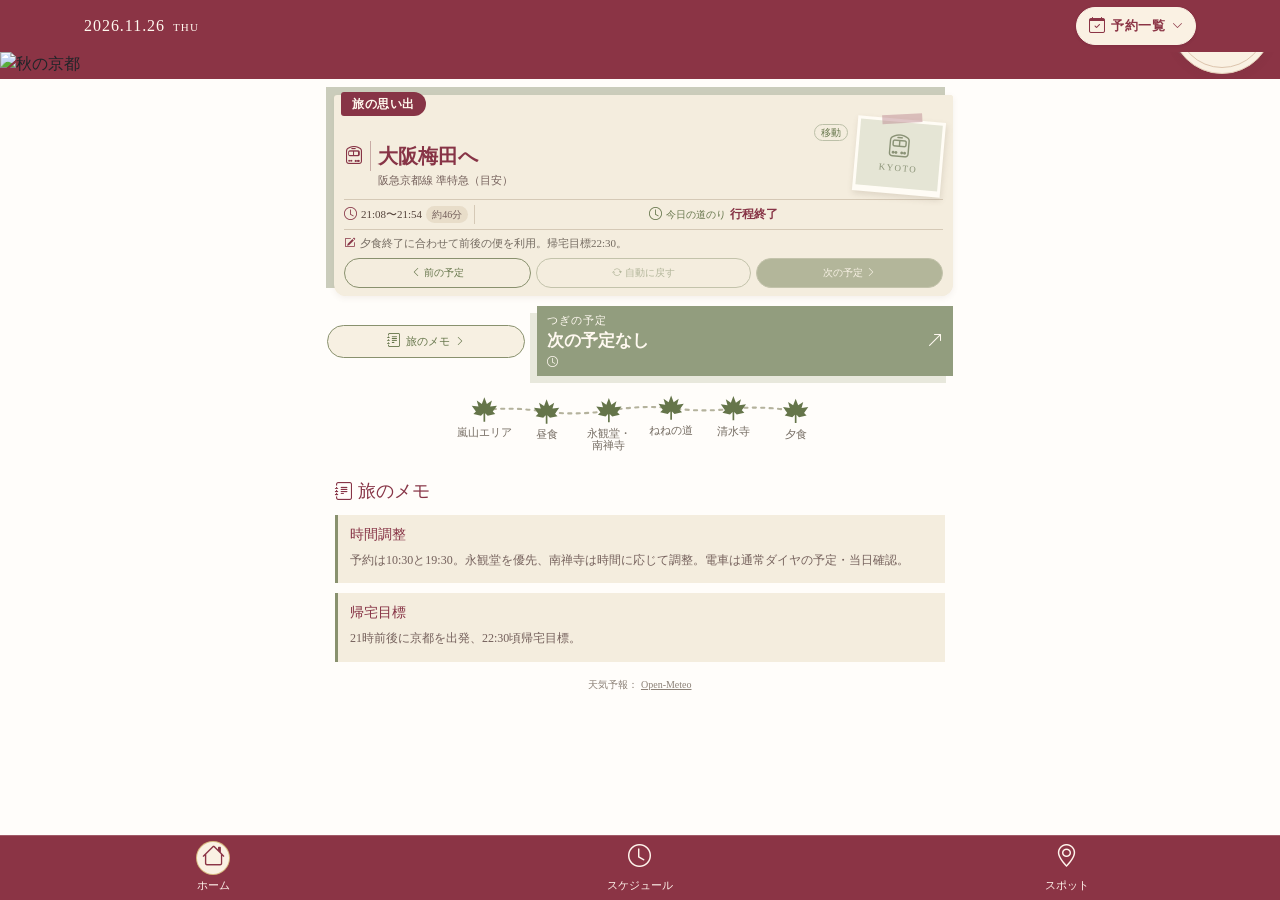
==== index.html @ f003f565 "Add files via upload" ====
<!doctype html>
<html lang="ja">
  <head>
    <meta charset="UTF-8" />
    <meta name="viewport" content="width=device-width, initial-scale=1.0, viewport-fit=cover" />

    <meta name="theme-color" content="#8B3445" />
    <title>AYtabi｜秋の京都</title>

    <!-- Bootstrap 5 -->
    <link
      rel="stylesheet"
      href="https://cdn.jsdelivr.net/npm/bootstrap@5.3.3/dist/css/bootstrap.min.css"
    />
    <!-- Bootstrap Icons -->
    <link
      rel="stylesheet"
      href="https://cdn.jsdelivr.net/npm/bootstrap-icons@1.11.3/font/bootstrap-icons.min.css"
    />
    <!-- Font Awesome Icons -->
    <link
      rel="stylesheet"
      href="https://cdnjs.cloudflare.com/ajax/libs/font-awesome/6.7.2/css/all.min.css"
    />
    <!-- Google Fonts -->
    <link
      rel="stylesheet"
      href="https://fonts.googleapis.com/css2?family=Noto+Sans+JP:wght@400;500;600;700&display=swap"
    />
    <!-- 自作CSS -->
    <link rel="stylesheet" href="css/common.css?v=20261125-2215" />
    <link rel="stylesheet" href="css/home.css?v=20261125-2215" />
    <link rel="stylesheet" href="css/schedule.css?v=20261125-2215" />
    <link rel="stylesheet" href="css/spots.css?v=20261125-2215" />
    <link rel="stylesheet" href="css/refinement.css?v=20261125-2216" />
  </head>

  <body>
    <!-- ヘッダー-->
    <header class="site-header">
      <div class="container d-flex align-items-center gap-2">
        <!-- 日付 -->
        <div class="header-date">
          <span id="header-date"></span>
          <span id="header-day" class="header-date__day"></span>
        </div>

        <!-- 予約リスト -->
        <div id="header-reservations" class="dropdown ms-auto">
          <!-- 予約リストボタン -->
          <button
            class="reservation-btn cta"
            type="button"
            data-bs-toggle="dropdown"
            aria-expanded="false"
          >
            <i class="bi bi-calendar-check" aria-hidden="true"></i><span>予約一覧</span>
            <i class="bi bi-chevron-down reservation-arrow-down"></i>
          </button>

          <!-- 予約リストドロップダウン -->
          <div id="reservation-list" class="dropdown-menu dropdown-menu-end reservation-dropdown">
          </div>
        </div>
      </div>
    </header>

    <!-- メインコンテンツ -->
    <main id="app-content">
      <!-- 各画面のHTMLをここに読み込む -->
    </main>

    <!-- フッター -->
    <footer class="site-footer">
      <nav class="footer-nav">
        <a href="#home" class="footer-link active" data-page="home">
          <span class="footer-icon">
            <i class="bi bi-house"></i>
          </span>
          <span>ホーム</span>
        </a>

        <a href="#schedule" class="footer-link" data-page="schedule">
          <span class="footer-icon">
            <i class="bi bi-clock"></i>
          </span>
          <span>スケジュール</span>
        </a>

        <a href="#spots" class="footer-link" data-page="spots">
          <span class="footer-icon">
            <i class="bi bi-geo-alt"></i>
          </span>
          <span>スポット</span>
        </a>
      </nav>
    </footer>

    <!-- ==================================================
     スポット詳細モーダル
================================================== -->

<div class="modal fade"
     id="spot-detail-modal"
     tabindex="-1"
     aria-labelledby="spot-detail-modal-title"
     aria-hidden="true">

    <div class="modal-dialog
                modal-dialog-centered
                modal-dialog-scrollable">

        <div class="modal-content">

            <div class="modal-header">

                <h2 class="modal-title"
                    id="spot-detail-modal-title">

                    <i class="bi bi-geo-alt"></i>
                    スポット詳細

                </h2>

                <button type="button"
                        class="btn-close"
                        data-bs-dismiss="modal"
                        aria-label="閉じる">
                </button>

            </div>

            <div class="modal-body"
                 id="spot-detail-content">

                <!-- JavaScriptで描画 -->

            </div>

            <div class="modal-footer">

                <button type="button"
                        class="trip-modal-close"
                        data-bs-dismiss="modal">

                    閉じる

                </button>

            </div>

        </div>

    </div>

</div>


<!-- ==================================================
     時刻表モーダル
================================================== -->

<div class="modal fade"
     id="timetable-modal"
     tabindex="-1"
     aria-labelledby="timetable-modal-title"
     aria-hidden="true">

    <div class="modal-dialog
                modal-dialog-centered
                modal-dialog-scrollable">

        <div class="modal-content">

            <div class="modal-header">

                <h2 class="modal-title"
                    id="timetable-modal-title">

                    <i class="bi bi-clock"></i>
                    時刻表

                </h2>

                <button type="button"
                        class="btn-close"
                        data-bs-dismiss="modal"
                        aria-label="閉じる">
                </button>

            </div>

            <div class="modal-body"
                 id="timetable-content">

                <!-- JavaScriptで描画 -->

            </div>

            <div class="modal-footer">

                <button type="button"
                        class="trip-modal-close"
                        data-bs-dismiss="modal">

                    閉じる

                </button>

            </div>

        </div>

    </div>

</div>

    <!-- jQuery -->
    <script src="https://code.jquery.com/jquery-3.7.1.min.js"></script>

    <!-- Bootstrap JS -->
    <script src="https://cdn.jsdelivr.net/npm/bootstrap@5.3.3/dist/js/bootstrap.bundle.min.js"></script>

    <!-- 自作JS -->
    <!-- 共通処理 -->
    <script src="./js/core/utils.js?v=20261125-2215"></script>
    <script src="./js/core/data.js?v=20261125-2215"></script>
    <script src="./js/core/router.js?v=20261125-2215"></script>

    <!-- 共通コンポーネント -->
    <script src="./js/components/header.js?v=20261125-2215"></script>
    <script src="./js/components/navigation.js?v=20261125-2215"></script>
    <script src="./js/components/menu.js?v=20261125-2215"></script>
    <script src="./js/components/spot-detail.js?v=20261125-2215"></script>
    <script src="./js/components/timetable.js?v=20261125-2215"></script>
    <script src="./js/components/schedule-detail.js?v=20261125-2215"></script>

    <!-- 各画面 -->
    <script src="./js/pages/home.js?v=20261125-2215-photo2"></script>
    <script src="./js/pages/schedule.js?v=20261125-2215"></script>
    <script src="./js/pages/spots.js?v=20261125-2215"></script>

    <!-- アプリケーション初期化 -->
    <script src="./js/app.js?v=20261125-2215"></script>
  </body>
</html>
---- css/common.css ----
/* ========================================
   サイト全体の基本設定
======================================== */

/* 基本は読みやすいゴシック体 */
body {
    font-family: "Noto Sans JP", sans-serif;
}

/* 背景 */
body {
    background-color: #ffffff;

    background-image:
     linear-gradient(
        rgba(255, 255, 255, 0.65),
        rgba(255, 255, 255, 0.65)
    ),

        /* 和紙画像 */
        url("../assets/patterns/washi02.png");


    /* パターンを繰り返す */
    background-repeat: repeat;

    /* 画像の縦横比を維持 */
    background-size: auto, 600px auto;
}


/* ========================================
   共通ヘッダー
======================================== */

.site-header {
    background-color: #8B3445;
    border: none;
}

/* ヘッダーの日付 */
.header-date {
    display: flex;
    align-items: baseline;
    gap: 8px;

    font-family: "Shippori", serif;
    font-size: 16px;
    letter-spacing: 0.06em;
    color: #e5e3e0;
}

.header-date__day {
    font-size: 11px;
    letter-spacing: 0.1em;
}


/* ----------------------------------------
   予約一覧ボタン
---------------------------------------- */

/* 予約リストボタン */
.reservation-btn.cta {
    position: relative;
    display: inline-flex;
    align-items: center;

    padding: 15px 14px;
    border: none;
    background: none;
    cursor: pointer;

    transition: transform 0.2s ease;
}

/* 左側の丸い背景 */
.reservation-btn.cta::before {
    content: "";
    position: absolute;
    top: 50%;
    left: 0;

    width: 40px;
    height: 40px;
    border-radius: 50px;

    background: #FAF1E3;
    transform: translateY(-50%);
    transition: width 0.3s ease;
}

/* ボタンの文字 */
.reservation-btn.cta span {
    position: relative;
    z-index: 1;

    font-family: "Shippori", serif;
    font-size: 14px;
    font-weight: 600;
    letter-spacing: 0.05em;
    color: #8B3445;
}

/* 矢印 */
.reservation-arrow-down {
    position: relative;
    z-index: 1;
    margin-left: 8px;
    font-size: 14px;
    color: #8B3445;
    transition: transform 0.3s ease;
}

.reservation-btn.cta[aria-expanded="true"] .reservation-arrow-down {
    transform: rotate(180deg);
}

/* ホバー時 */
.reservation-btn.cta:hover::before {
    width: 100%;
    background: #FAF1E3;
}

.reservation-btn.cta:hover svg {
    transform: translateX(0);
}

/* 押したとき */
.reservation-btn.cta:active {
    transform: scale(0.95);
}

/* キーボード操作 */
.reservation-btn.cta:focus-visible {
    outline: 2px solid #8B3445;
    outline-offset: 3px;
}

.reservation-btn.cta[aria-expanded="true"]::before {
    width: 100%;
}

.reservation-btn.cta[aria-expanded="true"] svg {
    transform: translateX(0);
}

/* ========================================
   予約一覧ドロップダウン
======================================== */

/* 予約なしメッセージ */
.reservation-empty {
    padding: 16px;
    text-align: center;
    font-size: 0.85rem;
    color: #873446;
}

.reservation-dropdown {
    width: 300px;
    max-width: calc(100vw - 24px);
    padding: 8px 16px;

    background-color: #FFFFFF;
    border: 1px solid #DDD2C8;
    border-radius: 12px;
    box-shadow: 0 8px 24px rgba(0, 0, 0, 0.12);
}

.reservation-link {
    display: flex;
    align-items: center;
    justify-content: space-between;
    gap: 12px;
    padding: 16px 4px;
    text-decoration: none;
    color: inherit;
}

.reservation-icon {
    width: 44px;
    height: 44px;
    flex-shrink: 0;
    display: flex;
    align-items: center;
    justify-content: center;
    background-color: #F8F0EE;
    border-radius: 8px;
    color: #8B3445;
    font-size: 20px;
}

.reservation-info {
    flex: 1;
    min-width: 0;
}

.reservation-link + .reservation-link {
    border-top: 1px solid #E8DFD7;
}

.reservation-name {
    font-family: "Shippori", serif;
    font-size: 15px;
    font-weight: 700;
    color: #8B3445;
}
.reservation-facility {
    font-family: "Shippori", serif;
    margin-top: 4px;
    font-size: 13px;
    font-weight: 600;
    color: #333;
}
.reservation-date {
    font-family: "Shippori", serif;
    margin-top: 5px;
    font-size: 12px;
    font-weight: 500;
    color: #777;
}
.reservation-arrow {
    flex-shrink: 0;
    color: #8B3445;
}
.reservation-link > i {
    font-size: 18px;
    color: #8B3445;
    flex-shrink: 0;
}

.reservation-link:hover {
    background-color: #FAF7F4;
}

/* ========================================
   共通フッター
======================================== */
.site-footer {
    position: fixed;
    bottom: 0;
    width: 100%;

    background-color: #8B3445;
    background-image:
        url("../assets/images/footer-deco-left.png"),
        url("../assets/images/footer-deco-right.png");

    background-position:
        left top,
        right bottom;

    background-size:
        100px auto,
        100px auto;

    background-repeat: no-repeat;

    padding: 10px 0 12px;
    overflow: hidden;
}

.footer-nav {
    display: grid;
    grid-template-columns: repeat(3, 1fr);
    position: relative;
    z-index: 1;
}

.footer-link {
    display: flex;
    flex-direction: column;
    align-items: center;
    justify-content: center;
    gap: 5px;

    color: #FFF4EC;
    text-decoration: none;
    font-family: "Shippori", serif;
    font-size: 12px;

    border: none;
    outline: none;
    box-shadow: none;
}

.footer-icon {
    display: flex;
    align-items: center;
    justify-content: center;

    width: 42px;
    height: 42px;
    font-size: 23px;

    color: #FFF4EC;
    transition: all .25s ease;
}

/* 選択中のアイコン */
.footer-link.active .footer-icon {
    background: #FAF1E3;
    color: #873446;
    border-radius: 50%;

    box-shadow:
        inset 0 0 0 3px #FAF1E3,
        inset 0 0 0 4px #C9A06D,
        0 0 0 2px #8B3445,
        0 0 0 3px #E7C58E;
}

/* ホバー */
.footer-link:hover {
    color: #FFF4EC;
}

.footer-link:focus-visible {
    outline: 2px solid #FFF4EC;
    outline-offset: -3px;
    border-radius: 8px;
}

/* ========================================
   フォント定義
======================================== */
/* はんなり明朝 */
@font-face {
    font-family: "Hannari";
    src: url("../assets/fonts/HannariMincho-Regular.otf") format("opentype");
    font-weight: 400;
    font-style: normal;
    font-display: swap;
}

/* こころ明朝 */
@font-face {
    font-family: "Kokoro";
    src: url("../assets/fonts/Kokoro.otf") format("opentype");
    font-weight: 400;
    font-style: normal;
    font-display: swap;
}

/* しっぽり明朝 */
@font-face {
    font-family: "Shippori";
    src: url("../assets/fonts/ShipporiMincho-OTF-Regular.otf") format("opentype");
    font-weight: 400;
    font-style: normal;
    font-display: swap;
}

@font-face {
    font-family: "Shippori";
    src: url("../assets/fonts/ShipporiMincho-OTF-Medium.otf") format("opentype");
    font-weight: 500;
    font-style: normal;
    font-display: swap;
}

@font-face {
    font-family: "Shippori";
    src: url("../assets/fonts/ShipporiMincho-OTF-Bold.otf") format("opentype");
    font-weight: 700;
    font-style: normal;
    font-display: swap;
}
---- css/home.css ----
/* ========================================
   01. ヒーロー画像
======================================== */

.home-hero {
    position: relative;
    margin-top: -1px;
    padding-bottom: 6px;
    background: #8B3445;
    overflow: hidden;
}

.home-hero-image {
    display: block;
    width: 100%;
    height: auto;
}


/* ========================================
   02. 天気・日の入り
======================================== */

.weather-circle-area {
    position: absolute;
    right: 7px;
    bottom: 10px;
    z-index: 2;

    width: clamp(96px, 25vw, 128px);
    aspect-ratio: 1;
}

.weather-circle-area::before {
    content: "";
    position: absolute;
    inset: 0;

    background: rgba(142, 74, 89, .76);
    border-radius: 50%;
    transform: translate(-5px, -4px);
}

.weather-circle {
    position: relative;

    display: flex;
    flex-direction: column;
    align-items: center;
    justify-content: center;

    width: 100%;
    height: 100%;
    padding: 8px;
    gap: 3px;

    background: #FAF1E3;
    border: 1px solid #E4CDB8;
    border-radius: 50%;
    box-shadow: 0 3px 8px #57333318;
}

.weather-circle::before {
    content: "";
    position: absolute;
    inset: 5px;
    border: 1px solid #DCC4AD;
    border-radius: 50%;
    pointer-events: none;
}

.weather-circle__item {
    display: flex;
    flex-direction: column;
    align-items: center;
    gap: 2px;
}

.weather-circle__label {
    font-size: 10px;
    color: #81545A;
    line-height: 1.3;
}

.weather-circle__value {
    display: flex;
    align-items: center;
    justify-content: center;
    gap: 4px;

    color: #3C2B29;
    font-size: 13px;
    line-height: 1.3;
    white-space: nowrap;
}

.weather-circle__value i {
    color: #B34F40;
    font-size: 13px;
}

.weather-circle__divider {
    width: 42px;
    height: 1px;
    margin: 3px 0;
    background: #DCC4AD;
}


/* ========================================
   03. ホーム全体
======================================== */

.trip-progress {
    --home-wine: #873446;
    --home-olive: #65754A;
    --home-paper: #F4EDDE;
    --home-text: #75615C;
    --home-line: #D5C9B6;

    max-width: 650px;
    margin: 0 auto;
    padding: 25px 14px 4px;
}

.trip-progress button {
    font-family: inherit;
    box-shadow: none;
    -webkit-tap-highlight-color: transparent;
}

.trip-progress [hidden] {
    display: none !important;
}

.location-cards {
    position: relative;
    padding: 0;
}

.location-card {
    position: relative;
    isolation: isolate;
    border: 0;
    box-sizing: border-box;
}

.location-card::before {
    content: "";
    position: absolute;
    inset: 0;
    z-index: -2;
    pointer-events: none;
}


/* ========================================
   04. NOWカード
======================================== */

.location-card-now {
    margin: 0 0 0 7px;
    padding: 12px 12px 10px;

    background: var(--home-paper);
    border-radius: 3px 3px 12px 12px;
    box-shadow: 0 2px 6px #69544015;
}

.location-card-now::before {
    inset: 0;
    background: rgba(137, 145, 110, .45);
    transform: translate(-8px, -8px);
}

.location-card-now::after {
    content: "";
    position: absolute;
    inset: 0;
    z-index: -1;

    background: var(--home-paper);
    border-radius: inherit;
}

.home-now-heading {
    display: flex;
    align-items: center;
    margin-bottom: 6px;
}

.location-card-now .location-card-label {
    display: inline-flex;
    align-items: center;

    margin: -16px 0 0 -3px;
    padding: 5px 14px;

    background: var(--home-wine);
    color: #FFF8ED;
    border-radius: 4px 16px 16px 4px;

    font-family: "Shippori", serif;
    font-size: 12px;
    font-weight: 600;
    letter-spacing: .05em;
}


/* ========================================
   05. NOWカード｜タイトル・写真
======================================== */

.home-now-main {
    display: flex;
    align-items: center;
    gap: 9px;
    min-height: 76px;
    margin-bottom: 8px;
}

.home-now-icon {
    display: flex;
    align-items: center;
    justify-content: center;

    flex: 0 0 30px;
    min-height: 36px;
    padding-right: 7px;

    border-right: 1px solid #C8ABA5;
    color: var(--home-wine);
    font-size: 20px;
}

.home-now-text {
    flex: 1;
    min-width: 0;
}

.home-category {
    display: table;
    margin: 0 0 4px auto;
    padding: 2px 7px;

    color: var(--home-olive);
    border: 1px solid #BCC0A8;
    border-radius: 20px;

    font-size: 10px;
    line-height: 1.3;
}

.home-current-detail {
    display: block;
    width: 100%;
    padding: 0;

    background: transparent;
    border: none;
    text-align: left;
}

#home-current {
    margin: 0;

    color: var(--home-wine);
    font-family: "Shippori", serif;
    font-size: clamp(16px, 4.5vw, 23px);
    font-weight: 700;
    line-height: 1.4;
    overflow-wrap: anywhere;
}

#home-current-description {
    margin: 3px 0 0;

    color: var(--home-text);
    font-size: 11px;
    line-height: 1.5;
}

#home-current-description:empty {
    display: none;
}


/* スクラップ写真 */

.home-now-photo {
    position: relative;

    display: block;
    flex: 0 0 29%;
    max-width: 112px;
    min-width: 0;

    padding: 4px 4px 9px;

    background: #FFFCF5;
    border: none;
    transform: rotate(5deg);
    box-shadow: 1px 3px 6px #5D493326 !important;
}

.home-now-photo::before {
    content: "";
    position: absolute;
    top: -5px;
    left: 27%;

    width: 46%;
    height: 12px;

    background: rgba(184, 128, 140, .45);
    transform: rotate(-8deg);
    z-index: 1;
    pointer-events: none;
}

.home-now-photo img,
.home-photo-placeholder {
    width: 100%;
    aspect-ratio: 5 / 4;
}

.home-now-photo img {
    display: block;
    object-fit: cover;
}

.home-photo-placeholder {
    display: flex;
    flex-direction: column;
    align-items: center;
    justify-content: center;
    gap: 4px;

    background: #E5E5D5;
    color: #8A9276;
}

.home-photo-placeholder i {
    font-size: 23px;
    line-height: 1;
}

.home-photo-placeholder span {
    font-family: "Shippori", serif;
    font-size: 9px;
    letter-spacing: .16em;
}

.home-now-photo:disabled {
    opacity: 1;
}


/* ========================================
   06. NOWカード｜時間・カウントダウン
======================================== */

.home-now-info {
    display: flex;
    align-items: center;
    flex-wrap: wrap;
    gap: 5px 8px;

    padding: 7px 0;

    border-top: 1px solid var(--home-line);
    border-bottom: 1px solid var(--home-line);

    font-size: 11px;
    line-height: 1.5;
}

.home-now-time,
.home-now-countdown {
    display: flex;
    align-items: center;
    flex-wrap: wrap;
    gap: 4px;
}

.home-now-time {
    color: var(--home-text);
}

.home-now-time > i {
    color: var(--home-wine);
    font-size: 13px;
}

#home-current-time {
    color: #55443C;
    white-space: nowrap;
}

#home-current-duration {
    padding: 1px 6px;
    background: #E8DDC9;
    border-radius: 20px;
    font-size: 10px;
    white-space: nowrap;
}

.home-now-countdown {
    flex: 1;
    justify-content: center;

    padding-left: 8px;
    border-left: 1px solid var(--home-line);

    color: var(--home-olive);
}

.home-now-countdown > i {
    font-size: 13px;
}

#home-timing-label {
    font-size: 10px;
}

#home-timing {
    color: var(--home-wine);
    font-size: 12px;
    font-weight: 700;
    white-space: nowrap;
}


/* ========================================
   07. NOWカード｜補足情報
======================================== */

.home-now-note {
    display: flex;
    align-items: flex-start;
    gap: 6px;

    padding: 7px 0;

    color: var(--home-text);
    font-size: 11px;
    line-height: 1.5;
}

.home-now-note > i {
    color: var(--home-wine);
}

.home-note-label {
    flex-shrink: 0;
    padding: 1px 6px;

    background: #E9DFC9;
    color: var(--home-wine);
    border-radius: 12px;

    font-size: 10px;
}

#home-current-note {
    min-width: 0;
    overflow-wrap: anywhere;
}


/* ========================================
   08. 前後切り替えボタン
======================================== */

.home-controls {
    display: grid;
    grid-template-columns: 1fr 1.15fr 1fr;
    gap: 6px;

    margin-top: 8px;
}

.home-controls button {
    display: flex;
    align-items: center;
    justify-content: center;
    gap: 3px;

    min-width: 0;
    min-height: 30px;
    padding: 4px 2px;

    background: transparent;
    color: var(--home-olive);
    border: 1px solid #89916E;
    border-radius: 30px;

    font-size: 10px;
    line-height: 1.4;
    white-space: nowrap;
}

.home-controls [data-home-step="1"] {
    background: var(--home-olive);
    color: #FFF8ED;
}

.home-controls [data-home-auto][aria-pressed="false"] {
    background: var(--home-wine);
    color: #FFF8ED;
    border-color: var(--home-wine);
}

.home-controls button:disabled {
    opacity: .45;
    cursor: default;
}


/* ========================================
   09. NEXTカード・クイックボタン
======================================== */

.home-next-row {
    display: grid;
    grid-template-columns: 1fr 2.1fr;
    align-items: center;
    gap: 17px;

    margin: 12px 0 0;
}

.home-quick-actions {
    display: flex;
    flex-direction: column;
    gap: 6px;
}

.home-quick-button {
    display: flex;
    align-items: center;
    justify-content: center;
    gap: 5px;

    width: 100%;
    min-height: 32px;
    padding: 5px;

    background: #F7F0E2;
    color: var(--home-olive);
    border: 1px solid #89916E;
    border-radius: 30px;

    font-size: 11px;
    white-space: nowrap;
}

.home-quick-button i:first-child {
    font-size: 14px;
}

.home-quick-button i:last-child {
    font-size: 10px;
}

.location-card-next {
    display: block;
    width: 100%;
    min-width: 0;
    padding: 9px 12px;

    background: var(--home-olive);
    color: #FFF8ED;
    text-align: left;
}

.location-card-next::before {
    background: rgba(210, 212, 191, .7);
    transform: translate(-7px, 7px);
}

.location-card-next::after {
    content: "";
    position: absolute;
    inset: 0;
    z-index: -1;
    background: var(--home-olive);
}

.location-card-next .location-card-label {
    display: block;
    margin-bottom: 3px;
    font-size: 11px;
    letter-spacing: .08em;
}

.next-card-content {
    display: flex;
    align-items: center;
    gap: 6px;
}

#home-next-icon {
    flex-shrink: 0;
    font-size: 17px;
}

#home-next {
    flex: 1;
    min-width: 0;
    margin: 0;

    font-family: "Shippori", serif;
    font-size: clamp(14px, 3.8vw, 19px);
    font-weight: 600;
    line-height: 1.4;
    overflow-wrap: anywhere;
}

.next-card-content > .bi-arrow-up-right {
    font-size: 16px;
}

.home-next-info {
    display: flex;
    align-items: center;
    flex-wrap: wrap;
    gap: 4px;

    margin-top: 4px;

    font-size: 11px;
    line-height: 1.4;
}

.location-card-next:disabled {
    opacity: .7;
}


/* ========================================
   10. 今日の道のり
======================================== */

.today-flow {
    margin: 25px 0 0;
    padding: 10 3px;
}

.today-route {
    display: block;
    width: 100%;
    height: 58px;
    overflow: visible;
}

.route-path {
    fill: none;
    stroke: #B4B29C;
    stroke-width: 2;
    stroke-dasharray: 3 5;
    stroke-linecap: round;
}

.route-stop {
    color: #B9BEA6;
}

.route-stop.is-completed {
    color: #65754A;
}

.route-stop.is-current {
    color: #B34F40;
}

.route-maple {
    fill: currentColor;
}

.route-stop text {
    fill: #82796B;
    font-family: "Shippori", serif;
    font-size: 11px;
    text-anchor: middle;
}

.route-stop.is-current text {
    fill: #873446;
    font-weight: 700;
}


/* ========================================
   11. 旅のメモ
======================================== */

.home-notes-section {
    max-width: 650px;
    margin: 12px auto 0;
    padding: 16px 20px 20px;

    scroll-margin-top: 70px;
}

.home-notes-section h2 {
    margin: 0 0 12px;

    color: #873446;
    font-family: "Shippori", serif;
    font-size: 18px;
}

#home-notes {
    display: grid;
    gap: 10px;
}

#home-notes article {
    padding: 12px;
    background: #F4EDDE;
    border-left: 3px solid #89916E;
}

#home-notes h3 {
    margin: 0 0 6px;

    color: #873446;
    font-family: "Shippori", serif;
    font-size: 14px;
}

#home-notes p {
    margin: 0;
    color: #75615C;
    font-size: 12px;
    line-height: 1.8;
    white-space: pre-wrap;
}

.home-weather-source {
    margin: 15px 0 0;
    color: #8C8177;
    font-size: 10px;
    text-align: center;
}

.home-weather-source a {
    color: inherit;
}


/* ========================================
   12. 小さい端末への対応
======================================== */

@media (max-width: 360px) {

    .trip-progress {
        padding-right: 10px;
        padding-left: 10px;
    }

    .location-card-now {
        padding-right: 9px;
        padding-left: 9px;
    }

    .home-now-main {
        gap: 6px;
    }

    .home-now-icon {
        flex-basis: 24px;
        font-size: 16px;
    }

    .home-now-info {
        font-size: 10px;
    }

    .home-now-countdown {
        padding-left: 5px;
    }

    .home-next-row {
        gap: 12px;
    }
}


/* ========================================
   13. 画面の高さが小さい場合
======================================== */

@media (max-height: 740px) and (max-width: 600px) {

    .home-hero-image {
        height: clamp(120px, 36vw, 180px);
    }

    .weather-circle-area {
        width: 94px;
    }

    .trip-progress {
        padding-top: 12px;
    }

    .home-now-main {
        min-height: 65px;
    }

    .home-next-row {
        margin-top: 9px;
    }

    .today-flow {
        margin-top: 8px;
    }

    .today-route {
        height: 50px;
    }
}

/* ========================================
   共通｜予定詳細モーダル
======================================== */

.schedule-detail-modal .modal-content {
    background: #FAF3E7;
    border: 1px solid #D8C9B5;
    border-radius: 8px;
    overflow: hidden;
}

.schedule-detail-modal .modal-header {
    padding: 12px 16px;
    border-bottom: 1px solid #D8C9B5;
}

.schedule-detail-modal .modal-title {
    color: #873446;
    font-family: "Shippori", serif;
    font-size: 16px;
}

.schedule-detail-modal .modal-body {
    padding: 16px;
}

.schedule-detail-summary {
    margin-bottom: 16px;
    padding: 14px;

    background: #F4EDDE;
    border-left: 3px solid #89916E;
}

.schedule-detail-heading {
    display: flex;
    align-items: center;
    gap: 8px;

    color: #873446;
}

.schedule-detail-heading > i {
    font-size: 20px;
}

.schedule-detail-heading h3 {
    margin: 0;

    font-family: "Shippori", serif;
    font-size: 21px;
    font-weight: 700;
}

.schedule-detail-time {
    display: flex;
    align-items: center;
    flex-wrap: wrap;
    gap: 6px;

    margin-top: 8px;

    color: #65754A;
    font-size: 13px;
}

.schedule-detail-time span {
    padding: 2px 8px;

    background: #E6DDCA;
    border-radius: 20px;

    font-size: 11px;
}

.schedule-detail-summary p {
    margin: 8px 0 0;
    color: #75615C;
    font-size: 12px;
    line-height: 1.6;
}

.schedule-detail-summary .schedule-spot-tags {
    margin-top: 8px;
}

.schedule-detail-body {
    display: flex;
    flex-direction: column;
    gap: 12px;
}

.schedule-detail-empty {
    margin: 0;
    color: #75615C;
    font-size: 12px;
}

.schedule-detail-modal .modal-footer {
    padding: 10px 16px;
    border-top: 1px solid #D8C9B5;
}

.schedule-detail-close {
    width: 100%;
    padding: 8px;

    background: #65754A;
    color: #FFF8ED;
    border: none;
    border-radius: 24px;

    font-size: 13px;
}
---- css/schedule.css ----
/* ==================================================
   01. スケジュール画面全体
================================================== */

.schedule-page {
    padding: 24px 16px;
}


/* ==================================================
   02. 日付ヘッダー
================================================== */

/* 日付ヘッダー全体 */
.schedule-date-header {
    display: flex;
    align-items: center;
    gap: 16px;
    padding-left: 30px;
    margin-bottom: 16px;
}

/* 日付スタンプ */
.schedule-date-stamp {
    position: relative;
    display: flex;
    flex-direction: column;
    align-items: center;
    justify-content: center;
    flex-shrink: 0;

    width: 60px;
    height: 60px;
    border: 1.5px solid #8B3445;
    border-radius: 50%;

    font-family: "Shippori", serif;
    color: #873446;
}

/* スタンプの内側の円 */
.schedule-date-stamp::before {
    content: "";
    position: absolute;
    inset: 4px;
    border: 1px solid #8B3445;
    border-radius: 50%;
}

/* 日付 */
#schedule-date {
    font-size: 12px;
    font-weight: bold;
    line-height: 1.2;
}

/* 曜日 */
#schedule-day {
    font-size: 8px;
    letter-spacing: 2px;
}

/* 見出し */
.schedule-date-title {
    font-family: "Shippori", serif;
    font-size: 20px;
    font-weight: bold;
    color: #873446;
}

/* 英字サブタイトル */
.schedule-date-subtitle {
    font-size: 9px;
    letter-spacing: 3px;
    color: #A38A74;
    margin-top: 4px;
}


/* ==================================================
   03. スケジュール項目・レイアウト
================================================== */

/* 時刻・タイムライン・カードの3列構成 */
.schedule-item {
    display: grid;
    grid-template-columns: 48px 24px minmax(0, 1fr);
}


/* ==================================================
   04. 開始・終了時刻
================================================== */

/* 時刻表示領域 */
.schedule-time {
    display: flex;
    flex-direction: column;
    gap: 2px;

    padding-top: 14px;
    color: #873446;
    white-space: nowrap;
}

/* 開始時刻 */
.schedule-start {
    font-size: 16px;
    font-weight: bold;
}

/* 終了時刻 */
.schedule-end {
    font-size: 11px;
    font-weight: normal;
}


/* ==================================================
   05. タイムライン
================================================== */

/* タイムライン表示領域 */
.schedule-marker {
    position: relative;
    display: flex;
    justify-content: center;
    padding-top: 21px;
}

/* タイムラインの縦線 */
.schedule-marker::before {
    content: "";
    position: absolute;
    top: 0;
    bottom: 0;
    width: 1px;
    background: #C9C4B5;
}

/* タイムラインの丸いマーカー */
.schedule-dot {
    position: relative;
    width: 8px;
    height: 8px;
    border-radius: 50%;
    background: #8B3445;
}


/* ==================================================
   06. スケジュールカード
================================================== */

/* カード本体 */
.schedule-card {
    position: relative;
    isolation: isolate;

    /* 上・右・下・左 */
    margin: 0 6px 24px 20px;

    /* 上・右・下・左 */
    padding: 16px 12px 16px 26px;

    background: transparent;
}

/* 背面の紙 */
.schedule-card::before {
    content: "";
    position: absolute;
    inset: 0;
    transform: translate(5px, 5px);
    background: rgba(193, 200, 167, 0.35);
    z-index: -2;
}

/* 前面の紙 */
.schedule-card::after {
    content: "";
    position: absolute;
    inset: 0;
    background: #FCF3E0;
    z-index: -1;
}

/* カードの常時表示部分 */
.schedule-card-header {
    display: flex;
    align-items: center;
    gap: 10px;
}

/* タイトル・説明の表示領域 */
.schedule-heading {
    flex: 1;
    min-width: 0;
}

/* 開閉アイコン */
.schedule-toggle {
    flex-shrink: 0;
    font-size: 12px;
    color: #998B78;
}


/* ==================================================
   07. タイトル・サブタイトル・所要時間
================================================== */

/* タイトルと所要時間の横並び */
.schedule-title-row {
    display: flex;
    flex-direction: column;
    align-items: flex-start;
    gap: 4px;
}

/* スケジュールタイトル */
.schedule-title {
    font-family: "Shippori", serif;
    font-size: 18px;
    font-weight: bold;
    color: #873446;
    line-height: 1.5;
}

/* サブタイトル */
.schedule-description {
    font-size: 12px;
    color: #8F7863;
    line-height: 1.6;
    margin-top: 2px;
}

/* サブタイトルがない場合 */
.schedule-description:empty {
    display: none;
}

/* 所要時間タグ */
.schedule-duration {
    display: inline-flex;
    align-items: center;
    gap: 5px;
    color: #65754A;
    font-size: 11px;
    line-height: 1.5;
}


/* ==================================================
   08. カテゴリアイコン
================================================== */

/* 丸いカテゴリアイコン */
.schedule-category {
    position: absolute;
    top: 10px;
    left: -16px;

    display: flex;
    align-items: center;
    justify-content: center;
    flex-shrink: 0;

    width: 32px;
    height: 32px;
    border-radius: 50%;

    background: #8B3445;
    color: #FFF4EC;
    font-size: 16px;
}

/* 紅葉アイコン */
.icon-maple {
    display: inline-block;
    width: 22px;
    height: 22px;

    background-color: currentColor;

    mask-image: url("../assets/icons/maple.svg");
    mask-size: contain;
    mask-repeat: no-repeat;
    mask-position: center;
}


/* ==================================================
   09. 移動カード
================================================== */

/* 移動カード本体 */
.is-transport .schedule-card {
    margin-left: 26px;
    padding: 10px 12px 10px 22px;

    background: transparent;
    border: 1px dashed #A6A68B;
}

/* 紙の重なりを解除 */
.is-transport .schedule-card::before,
.is-transport .schedule-card::after {
    display: none;
}

/* 移動カードのタイトル */
.is-transport .schedule-title {
    font-size: 13px;
    color: #65754A;
}

/* 移動カードのカテゴリアイコン */
.is-transport .schedule-category {
    top: 8px;
    left: -14px;

    width: 28px;
    height: 28px;

    background: #E2E5D5;
    color: #65754A;
    font-size: 13px;
}


/* ==================================================
   10. スクラップ風の写真
================================================== */

/* 写真の白い台紙 */
.schedule-photo {
    position: relative;
    flex-shrink: 0;

    width: 64px;
    padding: 3px 3px 9px;

    background: #FFFCF6;
    box-shadow: 1px 2px 4px rgba(0, 0, 0, 0.12);

    transform: rotate(5deg);
}

/* 写真本体 */
.schedule-photo img {
    display: block;
    width: 100%;
    aspect-ratio: 1 / 1;
    object-fit: cover;
}

/* マスキングテープ */
.schedule-photo::before {
    content: "";
    position: absolute;
    top: -5px;
    left: 50%;

    width: 32px;
    height: 12px;

    background: rgba(185, 159, 112, .48);
    transform: translateX(-50%) rotate(-8deg);

    z-index: 1;
}
/* ==================================================
   11. スケジュールの進捗状態
================================================== */

/* --------------------------------------------------
   終了済み
-------------------------------------------------- */

/* タイムライン：濃い実線 */
.is-completed .schedule-marker::before {
    width: 2px;
    background: #65754A;
}

/* マーカー：塗りつぶした丸 */
.is-completed .schedule-dot {
    background: #65754A;
}

/* 時刻 */
.is-completed .schedule-time {
    color: #65754A;
}


/* --------------------------------------------------
   今後の予定
-------------------------------------------------- */

/* タイムライン：点線 */
.is-upcoming .schedule-marker::before {
    width: 0;
    background: none;
    border-left: 1px dashed #B6AD97;
}

/* マーカー：中抜きの丸 */
.is-upcoming .schedule-dot {
    background: #FCF7F0;
    border: 1px solid #B6AD97;
}


/* --------------------------------------------------
   現在の予定
-------------------------------------------------- */

/* タイムライン：点線 */
.is-current .schedule-marker::before {
    width: 0;
    background: none;
    border-left: 1px dashed #B6AD97;
}

/* 現在のマーカーまでを実線にする */
.is-current .schedule-marker::after {
    content: "";
    position: absolute;
    top: 0;
    left: 50%;
    width: 2px;
    height: 25px;
    background: #65754A;
    transform: translateX(-50%);
}

/* マーカー：現在の予定 */
.is-current .schedule-dot {
    width: 12px;
    height: 12px;
    margin-top: -2px;
    border-radius: 50%;
    background: #8B3445;
    z-index: 1;
}

/* 前面の紙 */
.is-current .schedule-card::after {
    background: #F1D9D6;
}

/* 背面の紙 */
.is-current .schedule-card::before {
    background: #D3B2AD;
}

/* 所要時間タグ */
.is-current .schedule-duration {
    color: #873446;
}

/* 現在の予定が移動の場合 */
.is-current.is-transport .schedule-card {
    background: #F1D9D6;
    border-color: #8B3445;
}
/* ==================================================
   12. スケジュールカードの開閉
================================================== */

/* クリック可能なヘッダー */
.schedule-card-header {
    cursor: pointer;
}

/* 詳細部分：初期状態は非表示 */
.schedule-card-body {
    display: none;
    margin-top: 16px;
    padding-top: 16px;
    border-top: 1px solid rgba(143, 120, 99, 0.25);
}

/* 詳細部分：展開時 */
.schedule-card.is-open .schedule-card-body {
    display: block;
}

/* 開閉アイコンのアニメーション */
.schedule-toggle {
    transition: transform 0.25s ease;
}

/* 展開時は矢印を反転 */
.schedule-card.is-open .schedule-toggle {
    transform: rotate(180deg);
}

/* ==================================================
   13. スケジュール詳細・スポット一覧
================================================== */

/* スポット一覧全体 */
.schedule-spot-list {
    display: flex;
    flex-direction: column;
}

/* スポット1件分 */
.schedule-spot-item {
    display: flex;
    align-items: center;
    gap: 8px;

    padding: 12px 0;
    border-bottom: 1px solid rgba(143, 120, 99, 0.2);
}

/* 最後のスポットは区切り線なし */
.schedule-spot-item:last-child {
    border-bottom: none;
}

/* スポット種別アイコン */
.schedule-spot-icon {
    flex-shrink: 0;
    align-self: flex-start;
    margin-top: 4px;
    font-size: 14px;
    color: #873446;
}

/* スポット名 */
.schedule-spot-name {
    flex: 1;
    min-width: 0;

    font-family: "Shippori", serif;
    font-size: 14px;
    font-weight: bold;
    color: #873446;
}

/* 地図ボタン */
.schedule-spot-map {
    display: inline-flex;
    align-items: center;
    justify-content: center;
    gap: 4px;
    flex-shrink: 0;

    padding: 4px 8px;
    border: 1px solid #B6BBA5;
    border-radius: 5px;

    color: #65754A;
    font-size: 11px;
    text-decoration: none;
    white-space: nowrap;
}

/* 詳細画面への矢印 */
.schedule-spot-arrow {
    flex-shrink: 0;
    font-size: 11px;
    color: #998B78;
}
/* スポット情報の表示領域 */
.schedule-spot-info {
    flex: 1;
    min-width: 0;
}

/* スポット情報タグの表示領域 */
.schedule-spot-tags {
    display: flex;
    flex-direction: column;
    align-items: flex-start;
    gap: 4px;
    margin-top: 6px;
}

/* タグの共通スタイル */
.schedule-spot-tag {
    display: inline-flex;
    align-items: baseline;
    gap: 5px;
    max-width: 100%;
    font-size: 11px;
    line-height: 1.6;
    overflow-wrap: anywhere;
}

/* 営業時間・料金タグ */
.tag-hours,
.tag-fee {
    color: #65754A;
}

/* 最終受付タグ */
.tag-admission {
    color: #796A5C;
}

/* 予約時間タグ（後で使用） */
.tag-reservation {
    color: #873446;
    font-weight: 600;
}

/* ==================================================
   14. スケジュールカードの追加スタイル
================================================== */

/* 詳細情報がないカード */
.schedule-card-header.has-no-detail {
    cursor: default;
}

/* 予約時間の強調表示 */
.tag-reservation-main {
    color: #873446;
    font-size: 12px;
    font-weight: bold;
}

/* 空のタグ領域 */
.schedule-spot-tags:empty {
    display: none;
}

/* キーボード操作時のフォーカス */
.schedule-card-header:focus-visible {
    outline: 2px solid #8B3445;
    outline-offset: 4px;
}


/* ==================================================
   15. スポット一覧の操作ボタン
================================================== */

/* スポット項目 */
.schedule-spot-item {
    cursor: pointer;
}

/* 操作ボタンの表示領域 */
.schedule-spot-actions {
    display: flex;
    flex-wrap: wrap;
    align-items: center;
    gap: 6px;
    margin-top: 8px;
}

/* 地図・メニューボタン */
.schedule-spot-map,
.schedule-spot-menu {
    display: inline-flex;
    align-items: center;
    justify-content: center;
    gap: 5px;

    padding: 5px 9px;

    border: 1px solid #B6BBA5;
    border-radius: 4px;
    background: transparent;

    color: #65754A;
    font-size: 11px;
    line-height: 1.5;
    text-decoration: none;
}

/* スポット詳細ボタン */
.schedule-spot-detail-btn {
    display: flex;
    align-items: center;
    justify-content: center;
    flex-shrink: 0;

    width: 24px;
    min-height: 36px;
    padding: 0;

    border: none;
    background: transparent;
    color: #998B78;
}

/* ボタン押下時 */
.schedule-spot-map:active,
.schedule-spot-menu:active {
    background: #E2E5D5;
    color: #4C5C4E;
}


/* ==================================================
   16. 移動経路タイムライン
================================================== */

/* 移動経路一覧 */
.schedule-route-list {
    display: flex;
    flex-direction: column;
}

/* 移動経路1件分 */
.schedule-route-item {
    display: grid;
    grid-template-columns: 26px minmax(0, 1fr);
    column-gap: 10px;
}

/* タイムライン領域 */
.schedule-route-marker {
    position: relative;
    display: flex;
    justify-content: center;
}

/* 経路をつなぐ縦線 */
.schedule-route-marker::before {
    content: "";
    position: absolute;

    top: 12px;
    bottom: -12px;
    left: 50%;

    width: 1px;
    background: #B6BBA5;

    transform: translateX(-50%);
}

/* 最後の経路は縦線なし */
.schedule-route-item:last-child
.schedule-route-marker::before {
    display: none;
}

/* 移動手段アイコン */
.schedule-route-icon {
    position: relative;

    display: flex;
    align-items: center;
    justify-content: center;

    width: 26px;
    height: 26px;

    border-radius: 50%;
    background: #E2E5D5;

    color: #65754A;
    font-size: 13px;

    z-index: 1;
}

/* 移動経路の情報 */
.schedule-route-info {
    min-width: 0;
    padding-bottom: 22px;
}

/* 最後の経路 */
.schedule-route-item:last-child
.schedule-route-info {
    padding-bottom: 4px;
}

/* 移動手段名 */
.schedule-route-type {
    color: #8F7863;
    font-size: 10px;
    letter-spacing: 1px;
    margin-bottom: 3px;
}

/* 出発地・到着地 */
.schedule-route-title {
    font-family: "Shippori", serif;
    font-size: 14px;
    font-weight: bold;
    line-height: 1.6;
    color: #4C5C4E;

    overflow-wrap: anywhere;
}

/* 出発地と到着地の間の矢印 */
.schedule-route-title i {
    margin: 0 2px;
    font-size: 11px;
    color: #A6A68B;
}

/* 交通機関・路線名 */
.schedule-route-line {
    margin-top: 3px;
    font-size: 12px;
    color: #65754A;
}

/* 方面・乗り場 */
.schedule-route-direction {
    margin-top: 2px;
    font-size: 11px;
    line-height: 1.6;
    color: #8F7863;
}


/* ==================================================
   17. 移動経路の時刻・所要時間
================================================== */

/* 出発・到着時刻 */
.schedule-route-time {
    display: flex;
    align-items: center;
    flex-wrap: wrap;
    gap: 6px;

    margin-bottom: 4px;

    color: #873446;
    font-size: 16px;
    font-weight: bold;
    font-variant-numeric: tabular-nums;
}

/* 発・着の文字 */
.schedule-route-time small {
    margin-left: 2px;
    font-size: 10px;
    font-weight: normal;
}

/* 時刻の間の矢印 */
.schedule-route-time > i {
    font-size: 11px;
    color: #A38A74;
}

/* 所要時間・運賃タグの表示領域 */
.schedule-route-tags {
    display: flex;
    flex-wrap: wrap;
    gap: 4px;
    margin-top: 6px;
}

/* 所要時間・運賃タグ */
.schedule-route-tag {
    display: inline-flex;
    align-items: center;
    gap: 4px;

    padding: 3px 7px;

    border-radius: 4px;
    background: #EDE7D5;

    color: #65754A;
    font-size: 10px;
    line-height: 1.5;
}


/* ==================================================
   18. 移動経路の操作ボタン
================================================== */

/* 操作ボタンの表示領域 */
.schedule-route-actions {
    display: flex;
    flex-wrap: wrap;
    align-items: center;
    gap: 6px;

    margin-top: 8px;
}

/* 時刻表・外部リンクボタン */
.schedule-route-timetable,
.schedule-route-link {
    display: inline-flex;
    align-items: center;
    justify-content: center;
    gap: 5px;

    max-width: 100%;
    padding: 5px 9px;

    border: 1px solid #A6A68B;
    border-radius: 4px;
    background: transparent;

    color: #65754A;
    font-size: 11px;
    line-height: 1.5;
    text-decoration: none;

    overflow-wrap: anywhere;
}

/* 時刻表ボタン */
.schedule-route-timetable {
    background: #E2E5D5;
    font-weight: 500;
}

/* ボタン押下時 */
.schedule-route-timetable:active,
.schedule-route-link:active {
    background: #D4DBC4;
    color: #4C5C4E;
}

/* 移動経路の補足メモ */
.schedule-route-note {
    margin-top: 6px;

    color: #8F7863;
    font-size: 10px;
    line-height: 1.7;

    white-space: pre-line;
    overflow-wrap: anywhere;
}


/* ==================================================
   19. スケジュールの予約詳細
================================================== */

/* 予約一覧 */
.schedule-reservation-list {
    display: flex;
    flex-direction: column;
    gap: 8px;
}

/* 予約情報 */
.schedule-reservation-detail {
    padding: 10px;

    border-left: 3px solid #8B3445;
    background: rgba(225, 213, 188, .45);
}

/* 予約名 */
.schedule-reservation-title {
    color: #873446;
    font-size: 12px;
    font-weight: bold;
}

/* 予約日時 */
.schedule-reservation-time {
    margin-top: 4px;

    color: #873446;
    font-size: 14px;
    font-weight: bold;
}

/* 予約の補足情報 */
.schedule-reservation-note {
    margin-top: 5px;

    color: #8F7863;
    font-size: 11px;
    line-height: 1.7;

    white-space: pre-line;
}


/* ==================================================
   20. スケジュールの補足メモ
================================================== */

.schedule-note {
    display: flex;
    align-items: flex-start;
    gap: 7px;

    margin-top: 10px;
    padding: 9px 10px;

    border-left: 2px solid #8B3445;
    background: rgba(225, 213, 188, .35);

    color: #873446;
    font-size: 11px;
    line-height: 1.7;
}

.schedule-note > i {
    flex-shrink: 0;
    margin-top: 2px;
}

.schedule-note-text {
    min-width: 0;
    white-space: pre-line;
    overflow-wrap: anywhere;
}


/* ==================================================
   21. 共通モーダル
================================================== */

/* モーダル本体 */
#spot-detail-modal .modal-content,
#timetable-modal .modal-content {
    border: 1px solid #D8C9B3;
    border-radius: 8px;
    background: #FCF7EC;
    color: #4C5C4E;

    overflow: hidden;
}

/* モーダルヘッダー */
#spot-detail-modal .modal-header,
#timetable-modal .modal-header {
    padding: 12px 18px;

    border-bottom: 1px solid #D8C9B3;
    background: #8B3445;
    color: #FFF4EC;
}

/* モーダルタイトル */
#spot-detail-modal .modal-title,
#timetable-modal .modal-title {
    font-family: "Shippori", serif;
    font-size: 16px;
    font-weight: bold;
}

/* 閉じるボタン */
#spot-detail-modal .btn-close,
#timetable-modal .btn-close {
    filter: invert(1) grayscale(100%) brightness(200%);
    opacity: 0.9;
}

/* モーダルの本文 */
#spot-detail-modal .modal-body,
#timetable-modal .modal-body {
    padding: 20px 18px;
    overflow-y: auto;
    overscroll-behavior: contain;
}

/* モーダルフッター */
#spot-detail-modal .modal-footer,
#timetable-modal .modal-footer {
    border-top: 1px solid #D8C9B3;
    background: #FCF7EC;
}

/* フッターの閉じるボタン */
.trip-modal-close {
    padding: 7px 24px;

    border: 1px solid #8B3445;
    border-radius: 4px;
    background: #FAF1E3;

    color: #873446;
    font-size: 12px;
}


/* ==================================================
   22. スポット詳細・メイン写真
================================================== */

/* スポット詳細全体 */
.spot-detail {
    min-width: 0;
}

/* スクラップ風のメイン写真 */
.spot-detail-photo {
    position: relative;

    margin: 8px 8px 24px;
    padding: 6px 6px 18px;

    background: #FFFCF6;
    box-shadow: 1px 3px 6px rgba(0, 0, 0, 0.12);

    transform: rotate(-1deg);
}

/* マスキングテープ */
.spot-detail-photo::before {
    content: "";
    position: absolute;

    top: -9px;
    left: 50%;

    width: 76px;
    height: 22px;

    background: rgba(185, 159, 112, .48);

    transform: translateX(-50%) rotate(-5deg);
    z-index: 1;
}

/* メイン写真本体 */
.spot-detail-photo img {
    display: block;
    width: 100%;
    aspect-ratio: 16 / 10;
    object-fit: cover;
}


/* ==================================================
   23. スポット詳細・基本情報
================================================== */

/* 種別・エリア・所要時間 */
.spot-detail-tags {
    display: flex;
    flex-wrap: wrap;
    gap: 5px;

    margin-bottom: 10px;
}

/* 基本情報タグ */
.spot-detail-tag {
    display: inline-flex;
    align-items: center;
    gap: 5px;

    padding: 4px 8px;

    border-radius: 4px;
    background: #E2E5D5;

    color: #65754A;
    font-size: 11px;
}

/* スポット名の表示領域 */
.spot-detail-heading {
    margin-bottom: 16px;
}

/* 読み仮名 */
.spot-detail-reading {
    color: #A38A74;
    font-size: 11px;
    letter-spacing: 1px;
}

/* スポット名 */
.spot-detail-name {
    margin: 3px 0 10px;

    font-family: "Shippori", serif;
    font-size: 26px;
    font-weight: bold;
    line-height: 1.5;
    color: #873446;
}

/* スポットの説明 */
.spot-detail-description {
    color: #796A5C;
    font-size: 13px;
    line-height: 1.9;

    white-space: pre-line;
    overflow-wrap: anywhere;
}


/* ==================================================
   24. スポット詳細・共通セクション
================================================== */

/* セクション全体 */
.spot-detail-section {
    margin-top: 24px;
}

/* セクションタイトル */
.spot-detail-section-title {
    display: flex;
    align-items: center;
    gap: 8px;

    margin: 0 0 12px;
    padding-bottom: 8px;

    border-bottom: 1px solid #D8C9B3;

    font-family: "Shippori", serif;
    font-size: 17px;
    font-weight: bold;
    color: #873446;
}

/* タイトルアイコン */
.spot-detail-section-title i {
    font-size: 14px;
}

/* 補足テキスト */
.spot-detail-subtext {
    margin-top: 5px;

    color: #8F7863;
    font-size: 11px;
    line-height: 1.7;

    white-space: pre-line;
    overflow-wrap: anywhere;
}


/* ==================================================
   25. スポット詳細・外部リンク
================================================== */

/* リンク一覧 */
.spot-detail-links {
    display: flex;
    flex-wrap: wrap;
    gap: 8px;

    margin-top: 12px;
}

/* 地図・公式サイト・予約確認ボタン */
.spot-detail-link {
    display: inline-flex;
    align-items: center;
    justify-content: center;
    flex: 1 1 auto;
    gap: 6px;

    min-width: 0;
    padding: 9px 12px;

    border: 1px solid #A6A68B;
    border-radius: 4px;
    background: transparent;

    color: #65754A;
    font-size: 12px;
    text-decoration: none;

    overflow-wrap: anywhere;
}

.spot-detail-link:active {
    background: #E2E5D5;
    color: #4C5C4E;
}


/* ==================================================
   26. スポット詳細・予約情報
================================================== */

.spot-detail-reservation {
    margin-bottom: 8px;
    padding: 12px;

    border-left: 3px solid #8B3445;
    background: #F0DFDB;
}

.spot-detail-reservation-title {
    color: #873446;
    font-size: 13px;
    font-weight: bold;
}

.spot-detail-reservation-time {
    margin-top: 5px;

    color: #873446;
    font-size: 17px;
    font-weight: bold;
    font-variant-numeric: tabular-nums;
}


/* ==================================================
   27. スポット詳細・営業時間・料金
================================================== */

/* 情報1件分 */
.spot-detail-data-item {
    padding: 10px 0;
    border-bottom: 1px solid rgba(143, 120, 99, 0.18);
}

/* 最後の項目は区切り線なし */
.spot-detail-data-item:last-child {
    border-bottom: none;
}

/* 項目名と値 */
.spot-detail-data-row {
    display: flex;
    align-items: baseline;
    justify-content: space-between;
    flex-wrap: wrap;
    gap: 6px 12px;
}

/* 項目名 */
.spot-detail-data-label {
    color: #796A5C;
    font-size: 12px;
}

/* 時刻・料金 */
.spot-detail-data-value {
    color: #65754A;
    font-size: 14px;
    font-weight: bold;
    text-align: right;
    font-variant-numeric: tabular-nums;
}

/* 最終受付時間 */
.spot-detail-admission {
    margin-top: 4px;

    color: #873446;
    font-size: 11px;
    text-align: right;
}


/* ==================================================
   28. スポット詳細・見どころ
================================================== */

.spot-highlight-item {
    margin-bottom: 18px;
}

.spot-highlight-item:last-child {
    margin-bottom: 0;
}

/* 見どころ写真 */
.spot-highlight-photo {
    padding: 4px 4px 12px;

    background: #FFFCF6;
    box-shadow: 1px 2px 4px rgba(0, 0, 0, 0.08);
}

.spot-highlight-photo img {
    display: block;
    width: 100%;
    aspect-ratio: 16 / 9;
    object-fit: cover;
}

/* 見どころタイトル */
.spot-highlight-title {
    margin-top: 8px;

    font-family: "Shippori", serif;
    color: #873446;
    font-size: 15px;
    font-weight: bold;
}

/* 見どころの説明 */
.spot-highlight-description {
    margin-top: 4px;

    color: #796A5C;
    font-size: 12px;
    line-height: 1.8;

    white-space: pre-line;
}


/* ==================================================
   29. スポット詳細・メニュー
================================================== */

/* メニュー一覧 */
.spot-menu-list {
    display: flex;
    flex-direction: column;
}

/* メニュー1件分 */
.spot-menu-item {
    display: flex;
    align-items: flex-start;
    gap: 12px;

    padding: 12px 0;

    border-bottom: 1px solid rgba(143, 120, 99, 0.18);
}

.spot-menu-item:last-child {
    border-bottom: none;
}

/* メニュー写真 */
.spot-menu-photo {
    flex-shrink: 0;

    width: 88px;
    padding: 3px 3px 9px;

    background: #FFFCF6;
    box-shadow: 1px 2px 4px rgba(0, 0, 0, 0.08);
}

.spot-menu-photo img {
    display: block;
    width: 100%;
    aspect-ratio: 1 / 1;
    object-fit: cover;
}

/* メニュー情報 */
.spot-menu-info {
    flex: 1;
    min-width: 0;
}

/* メニュー名 */
.spot-menu-name {
    font-family: "Shippori", serif;
    font-size: 15px;
    font-weight: bold;
    line-height: 1.6;
    color: #873446;
}

/* 価格 */
.spot-menu-price {
    margin-top: 4px;

    color: #65754A;
    font-size: 14px;
    font-weight: bold;
}

/* メニュー説明 */
.spot-menu-description {
    margin-top: 5px;

    color: #8F7863;
    font-size: 12px;
    line-height: 1.7;

    white-space: pre-line;
}


/* ==================================================
   30. スポット詳細・フォトギャラリー
================================================== */

.spot-detail-gallery {
    display: grid;
    grid-template-columns: repeat(2, minmax(0, 1fr));
    gap: 12px;
}

.spot-detail-gallery-photo {
    min-width: 0;
    padding: 4px 4px 12px;

    background: #FFFCF6;
    box-shadow: 1px 2px 4px rgba(0, 0, 0, 0.08);
}

.spot-detail-gallery-photo img {
    display: block;
    width: 100%;
    aspect-ratio: 4 / 3;
    object-fit: cover;
}


/* ==================================================
   31. スポット詳細・アクセス・メモ
================================================== */

/* アクセス情報 */
.spot-detail-access-item {
    padding: 8px 0;
}

/* 項目名 */
.spot-detail-access-label {
    margin-bottom: 3px;

    color: #A38A74;
    font-size: 11px;
}

/* 項目内容 */
.spot-detail-access-value {
    color: #4C5C4E;
    font-size: 13px;
    line-height: 1.8;

    white-space: pre-line;
    overflow-wrap: anywhere;
}

/* 補足メモ */
.spot-detail-note {
    padding: 12px;

    border-left: 2px solid #8B3445;
    background: #F0DFDB;

    color: #873446;
    font-size: 12px;
    line-height: 1.8;

    white-space: pre-line;
    overflow-wrap: anywhere;
}


/* ==================================================
   32. 時刻表・基本情報
================================================== */

.timetable-detail {
    min-width: 0;
}

/* 路線・経路情報 */
.timetable-heading {
    margin-bottom: 18px;
}

/* 路線名 */
.timetable-line {
    display: flex;
    align-items: center;
    gap: 6px;

    color: #65754A;
    font-size: 12px;
}

/* 出発地・到着地 */
.timetable-route {
    margin-top: 6px;

    font-family: "Shippori", serif;
    color: #873446;
    font-size: 19px;
    font-weight: bold;
    line-height: 1.6;
}

/* 方面・乗り場 */
.timetable-direction {
    margin-top: 4px;

    color: #8F7863;
    font-size: 12px;
}

/* 対象日 */
.timetable-date {
    margin-top: 6px;

    color: #A38A74;
    font-size: 11px;
    letter-spacing: 1px;
}


/* ==================================================
   33. 時刻表・テーブル
================================================== */

/* テーブル表示領域 */
.timetable-table-wrap {
    width: 100%;
    overflow-x: auto;
}

/* 時刻表本体 */
.timetable-table {
    width: 100%;
    border-collapse: collapse;

    font-size: 12px;
    font-variant-numeric: tabular-nums;
}

/* テーブル見出し */
.timetable-table th {
    padding: 9px 6px;

    background: #EDE7D5;

    color: #65754A;
    font-size: 11px;
    font-weight: normal;
    text-align: left;
    white-space: nowrap;
}

/* テーブルセル */
.timetable-table td {
    padding: 12px 6px;

    border-bottom: 1px solid #E0D7C6;
    vertical-align: middle;
}

/* 出発・到着時刻 */
.timetable-departure,
.timetable-arrival {
    font-size: 15px;
    font-weight: 500;
    white-space: nowrap;
}

/* 種別・方面 */
.timetable-service {
    color: #65754A;
    font-size: 11px;
}

/* 便の補足情報 */
.timetable-row-note {
    margin-top: 3px;

    color: #8F7863;
    font-size: 10px;
    line-height: 1.5;
}

/* 状態表示列 */
.timetable-status {
    width: 1%;
    white-space: nowrap;
}


/* ==================================================
   34. 時刻表・便の表示状態
================================================== */

/* 予定便 */
.timetable-row.is-planned {
    background: #EEE3D1;
    color: #873446;
}

/* 次発便 */
.timetable-row.is-next {
    background: #E2E5D5;
    color: #4C5C4E;
}

/* 予定便と次発便が一致する場合 */
.timetable-row.is-planned.is-next {
    background: #EEE3D1;
    color: #873446;
}

/* 出発済みの便 */
.timetable-row.is-past {
    background: transparent;
    color: #A9A297;
}

/* 出発済みの便の種別・補足情報 */
.timetable-row.is-past .timetable-service,
.timetable-row.is-past .timetable-row-note {
    color: #A9A297;
}

/* 便の状態タグ */
.timetable-tag {
    display: block;

    margin: 2px 0;
    padding: 3px 5px;

    border-radius: 3px;

    font-size: 9px;
    font-weight: bold;
    text-align: center;
    white-space: nowrap;
}

/* 予定便タグ */
.tag-planned {
    background: #8B3445;
    color: #FFF4EC;
}

/* 次発便タグ */
.tag-next {
    background: #65754A;
    color: #FFF4EC;
}

/* 出発済みの予定便タグ */
.timetable-row.is-past .tag-planned {
    background: #D5CEC4;
    color: #8F887E;
}

/* 時刻表がない場合 */
.timetable-empty {
    padding: 20px 8px;

    color: #8F7863;
    font-size: 12px;
    text-align: center;
}


/* ==================================================
   35. 時刻表・外部リンク・補足情報
================================================== */

.timetable-links {
    display: flex;
    flex-direction: column;
    gap: 8px;

    margin-top: 18px;
}

/* 関連サイトボタン */
.timetable-link {
    display: flex;
    align-items: center;
    justify-content: space-between;
    gap: 8px;

    padding: 10px 12px;

    border: 1px solid #A6A68B;
    border-radius: 4px;

    color: #65754A;
    font-size: 12px;
    text-decoration: none;
}

.timetable-link:active {
    background: #E2E5D5;
    color: #4C5C4E;
}

/* 補足情報 */
.timetable-note {
    display: flex;
    align-items: flex-start;
    gap: 6px;

    margin-top: 14px;

    color: #8F7863;
    font-size: 11px;
    line-height: 1.7;

    white-space: pre-line;
}


/* ==================================================
   36. 小さいスマートフォンへの対応
================================================== */

@media (max-width: 375px) {

    .schedule-page {
        padding-right: 12px;
        padding-left: 12px;
    }

    .schedule-item {
        grid-template-columns: 44px 20px minmax(0, 1fr);
    }

    .schedule-card {
        margin-left: 16px;
        padding-left: 22px;
        padding-right: 10px;
    }

    .is-transport .schedule-card {
        margin-left: 20px;
        padding-left: 18px;
    }

    .schedule-title {
        font-size: 16px;
    }

    .schedule-photo {
        width: 52px;
    }

    .schedule-spot-tag {
        max-width: 100%;
        white-space: normal;
    }

    .schedule-route-item {
        grid-template-columns: 22px minmax(0, 1fr);
        column-gap: 7px;
    }

    .schedule-route-icon {
        width: 22px;
        height: 22px;
        font-size: 11px;
    }

    .schedule-route-time {
        font-size: 14px;
    }

    .schedule-route-title {
        font-size: 13px;
    }

    .spot-menu-photo {
        width: 72px;
    }

    .timetable-table td {
        padding: 10px 4px;
    }

    .timetable-departure,
    .timetable-arrival {
        font-size: 13px;
    }
}


/* ==================================================
   37. PC・タブレットへの対応
================================================== */

@media (min-width: 768px) {

    .schedule-page {
        max-width: 760px;
        margin: 0 auto;
        padding: 32px 24px;
    }

    .schedule-photo {
        width: 90px;
    }

    .schedule-card {
        padding-top: 20px;
        padding-bottom: 20px;
    }

    .spot-detail-photo {
        max-width: 480px;
        margin-right: auto;
        margin-left: auto;
    }
}


/* 38. 写真の代替表示・カード内の余白 */
.schedule-photo-placeholder { display: none; }
.schedule-photo.is-placeholder img { display: none; }
.schedule-photo.is-placeholder .schedule-photo-placeholder {
    display: flex; flex-direction: column; align-items: center;
    justify-content: center; gap: 3px; aspect-ratio: 1;
    background: #E2E5D5; color: #65754A;
}
.schedule-photo-placeholder i { font-size: 20px; }
.schedule-photo-placeholder span { font-size: 8px; letter-spacing: 1px; }
.schedule-spot-tag i { flex-shrink: 0; width: 13px; text-align: center; }
.schedule-card-header:focus:not(:focus-visible) { outline: none; }
.is-transport .schedule-title-row { flex-direction: row; align-items: center; }
.schedule-route-tag { background: transparent; padding: 0; }
.schedule-card-body { margin-top: 12px; padding-top: 8px; }
.schedule-spot-item { align-items: flex-start; }
.schedule-spot-detail-btn { align-self: center; }
@media (max-width: 375px) {
    .schedule-card-header { gap: 6px; }
    .schedule-photo { width: 46px; }
    .schedule-title { overflow-wrap: anywhere; }
}

/* 39. モーダルの表示領域（Bootstrap 5） */
.modal { --bs-modal-margin: 12px; }
.modal .modal-dialog {
    width: calc(100% - 24px);
    max-width: 560px;
    margin: 12px auto;
}
.modal .modal-dialog-centered { min-height: calc(100% - 24px); }
.modal .modal-dialog-scrollable { height: calc(100% - 24px); }
.modal .modal-content { max-height: calc(100vh - 24px); max-height: calc(100dvh - 24px); min-width: 0; overflow: hidden; }
.modal .modal-header, .modal .modal-footer { flex-shrink: 0; }
.modal .modal-body { min-height: 0; min-width: 0; overflow-y: auto; overflow-x: hidden; overscroll-behavior: contain; }
.modal .modal-body img { max-width: 100%; }
@media (min-width: 768px) {
    .modal .modal-dialog { max-width: 560px; margin: 24px auto; }
    .modal .modal-dialog-centered { min-height: calc(100% - 48px); }
    .modal .modal-dialog-scrollable { height: calc(100% - 48px); }
    .modal .modal-content { max-height: calc(100vh - 48px); max-height: calc(100dvh - 48px); }
}

/* 40. 電車移動・駅を軸にした経路表示 */
.rail-journey { min-width: 0; width: 100%; color: #493f36; font-size: 13px; }
.rail-station {
    display: grid; grid-template-columns: 65px minmax(0, 1fr);
    align-items: center; gap: 8px; padding: 9px 10px;
    background: #e9e3d7; border-radius: 4px;
}
.rail-station-times { font-variant-numeric: tabular-nums; line-height: 1.45; white-space: nowrap; }
.rail-station-times strong { font-size: 16px; font-weight: 700; }
.rail-station-times small { margin-left: 3px; font-size: 10px; color: #796a5c; }
.rail-station-name { font-size: 15px; font-weight: 700; color: #65754a; overflow-wrap: anywhere; }
.rail-transfer { font-size: 11px; color: #796a5c; font-weight: 400; margin-top: 2px; }
.rail-leg {
    margin: 0 0 0 21px; padding: 10px 8px 12px 13px; min-width: 0;
    border-left: 5px solid #873446; overflow-wrap: anywhere;
}
.rail-leg.rail-other { border-left-color: #a6a68b; }
.rail-line-name { display: flex; align-items: flex-start; gap: 6px; font-weight: 700; color: #873446; font-size: 14px; }
.rail-line-name i { flex-shrink: 0; }
.rail-direction { margin-top: 4px; font-size: 13px; }
.rail-meta { margin-top: 7px; color: #64584d; font-size: 12px; line-height: 1.6; }
.rail-stats { display: flex; flex-wrap: wrap; gap: 5px 10px; margin-top: 8px; color: #65754a; font-size: 12px; font-weight: 600; }
.rail-note { margin-top: 6px; font-size: 11px; color: #796a5c; white-space: pre-line; }
.rail-leg .schedule-route-actions { flex-wrap: wrap; }
@media (max-width: 390px) {
    .rail-station { grid-template-columns: 57px minmax(0, 1fr); padding: 8px 7px; gap: 6px; }
    .rail-station-times strong { font-size: 15px; }
    .rail-station-name { font-size: 14px; }
    .rail-leg { margin-left: 16px; padding-left: 9px; }
}
---- css/spots.css ----
/* Spot collection */
.spots-page {
  max-width: 850px;
  margin: auto;
  padding: 22px 20px 30px;
  color: #75615c;
}
.spots-page h1 {
  font-family: "Shippori", serif;
  color: #873446;
  font-size: 23px;
  margin: 0 0 16px;
}
.spots-filters {
  display: grid;
  grid-template-columns: repeat(5, minmax(0, 1fr));
  gap: 5px;
  margin-bottom: 22px;
}
.spots-filters button {
  min-height: 36px;
  padding: 5px 2px;
  border: 1px solid #89916e;
  border-radius: 24px;
  background: #f4edde;
  color: #65754a;
  font-size: 12px;
}
.spots-filters button[aria-pressed="true"] {
  background: #65754a;
  color: #fff8ed;
}
.spots-grid {
  display: grid;
  grid-template-columns: repeat(2, minmax(0, 1fr));
  gap: 20px 14px;
}
.spots-card {
  position: relative;
  display: flex;
  flex-direction: column;
  min-width: 0;
  text-align: left;
  padding: 7px 7px 13px;
  border: 1px solid #e0d5c4;
  background: #fffcf5;
  color: #873446;
  box-shadow: 2px 4px 8px #69544026;
  transform: rotate(-1.5deg);
}
.spots-card:nth-child(even) {
  transform: rotate(1.5deg);
}
.spots-card::after,
.spot-detail-photo::after {
  content: "";
  position: absolute;
  top: -7px;
  left: 35%;
  width: 30%;
  height: 17px;
  background: #8b344526;
  transform: rotate(-7deg);
  pointer-events: none;
  z-index: 2;
}
.spots-card:nth-child(even)::after {
  background: #89916e77;
  transform: rotate(6deg);
}
.spots-card-photo,
.spot-detail-photo-inner {
  position: relative;
  display: flex;
  flex-direction: column;
  align-items: center;
  justify-content: center;
  gap: 5px;
  overflow: hidden;
  aspect-ratio: 4/3;
  background: #e5e5d5;
  color: #89916e;
  font-size: 26px;
}
.spots-card-photo img,
.spot-detail-photo-inner img {
  position: absolute;
  inset: 0;
  width: 100%;
  height: 100%;
  object-fit: cover;
}
.spots-card-photo small,
.spot-detail-placeholder span {
  font-size: 10px;
  letter-spacing: 0.18em;
}
.spots-card-meta {
  display: flex;
  align-items: center;
  gap: 6px;
  flex-wrap: wrap;
  color: #65754a;
  font-size: 11px;
  margin-top: 8px;
}
.spots-candidate {
  font-size: 10px;
  color: #873446;
  border: 1px solid #8B3445;
  border-radius: 12px;
  padding: 1px 6px;
}
.spots-card-name {
  font-family: "Shippori", serif;
  font-weight: 700;
  font-size: 16px;
  overflow-wrap: anywhere;
}
.spots-empty {
  grid-column: 1/-1;
  font-size: 13px;
}
/* Detail modal: scoped to avoid affecting other pages */
#spot-detail-modal .modal-dialog {
  width: calc(100% - 24px);
  max-width: 560px;
  margin: 12px auto;
  min-height: calc(100% - 24px);
  height: calc(100% - 24px);
  height: calc(100dvh - 24px);
}
#spot-detail-modal .modal-content {
  max-height: 100%;
  background: #faf3e7;
  border: 1px solid #d8c9b5;
  border-radius: 8px;
  overflow: hidden;
}
#spot-detail-modal .modal-header,
#spot-detail-modal .modal-footer {
  flex-shrink: 0;
  border-color: #d8c9b5;
  padding: 10px 16px;
}
#spot-detail-modal .modal-body {
  min-height: 0;
  overflow-y: auto;
  overflow-wrap: anywhere;
  padding: 20px 16px;
}
#spot-detail-modal .modal-title {
  font-size: 16px;
  color: #873446;
}
#spot-detail-modal .spot-detail {
  color: #75615c;
  font-size: 13px;
  line-height: 1.65;
}
#spot-detail-modal .spot-detail-photo {
  position: relative;
  width: 96%;
  max-width: none;
  margin: 6px auto 22px;
  padding: 8px 8px 10px;
  background: #fffcf5;
  box-shadow: 2px 4px 9px #69544026;
  transform: rotate(-1.5deg);
  overflow: visible;
}
#spot-detail-modal .spot-detail-photo-inner {
  aspect-ratio: 16/10;
}
#spot-detail-modal .spot-detail-photo-inner img {
  height: 100%;
  width: 100%;
  max-height: none;
  object-fit: cover;
}
.spot-detail-placeholder {
  display: flex;
  flex-direction: column;
  align-items: center;
  gap: 6px;
  font-size: 42px;
}
.spot-detail-photo figcaption {
  text-align: right;
  font-size: 10px;
  color: #998b78;
  font-style: italic;
  padding-top: 5px;
}
#spot-detail-modal .spot-detail-tags {
  display: flex;
  flex-wrap: wrap;
  gap: 6px 14px;
  margin-bottom: 8px;
}
#spot-detail-modal .spot-detail-tag {
  background: none;
  border: 0;
  padding: 0;
  color: #65754a;
  font-size: 11px;
}
#spot-detail-modal .spot-detail-name {
  font-family: "Shippori", serif;
  color: #873446;
  font-size: 25px;
  margin: 0 0 8px;
}
.spot-detail-reading {
  font-size: 11px;
  color: #998b78;
}
#spot-detail-modal .spot-detail-links {
  display: flex;
  flex-wrap: wrap;
  gap: 8px;
  margin: 12px 0;
}
#spot-detail-modal .spot-detail-link {
  display: inline-flex;
  align-items: center;
  justify-content: center;
  gap: 6px;
  padding: 6px 14px;
  border: 1px solid #89916e;
  border-radius: 24px;
  color: #65754a;
  background: transparent;
  text-decoration: none;
  font-size: 12px;
}
#spot-detail-modal .spot-detail-section {
  margin: 16px 0 0;
  padding: 14px 0 0;
  border: 0;
  border-top: 1px solid #d8c9b5;
  background: transparent;
}
#spot-detail-modal .spot-detail-section-title {
  display: flex;
  align-items: center;
  gap: 8px;
  color: #873446;
  font-size: 16px;
  margin: 0 0 12px;
  font-family: "Shippori", serif;
}
#spot-detail-modal .spot-detail-data-item {
  padding: 6px 0 6px 24px;
  border: 0;
  background: none;
}
#spot-detail-modal .spot-detail-data-row {
  display: flex;
  justify-content: space-between;
  gap: 10px;
  flex-wrap: wrap;
}
.spot-detail-data-value {
  color: #55443c;
  font-weight: 600;
}
.spot-detail-admission,
.spot-detail-subtext {
  font-size: 11px;
  color: #75615c;
}
#spot-detail-modal .spot-detail-reservation {
  background: #F0E7D8;
  border-left: 3px solid #873446;
  padding: 10px;
  color: #873446;
}
#spot-detail-modal .spot-highlight-item,
#spot-detail-modal .spot-menu-item {
  display: flow-root;
  padding: 10px 0;
  border-bottom: 1px solid #d8c9b5;
  background: none;
}
#spot-detail-modal .spot-highlight-photo,
#spot-detail-modal .spot-menu-photo {
  float: left;
  width: 36%;
  max-width: 140px;
  margin: 0 12px 8px 0;
  padding: 4px 4px 9px;
  background: #fffcf5;
  box-shadow: 1px 2px 5px #69544026;
  transform: rotate(-2deg);
}
#spot-detail-modal .spot-highlight-photo img,
#spot-detail-modal .spot-menu-photo img,
#spot-detail-modal .spot-detail-gallery-photo img {
  display: block;
  width: 100%;
  aspect-ratio: 4/3;
  object-fit: cover;
}
.spot-highlight-title,
.spot-menu-name {
  color: #873446;
  font-weight: 700;
}
.spot-menu-price {
  color: #65754a;
  font-weight: 600;
}
#spot-detail-modal .spot-detail-gallery {
  display: grid;
  grid-template-columns: repeat(2, minmax(0, 1fr));
  gap: 12px;
}
#spot-detail-modal .spot-detail-gallery-photo {
  padding: 5px 5px 12px;
  background: #fffcf5;
  box-shadow: 1px 2px 5px #69544026;
}
.spot-detail-access-item {
  padding: 5px 0 5px 24px;
}
.spot-detail-access-label {
  font-size: 11px;
  color: #65754a;
}
.spot-detail-note {
  white-space: pre-wrap;
}
@media (min-width: 700px) {
  .spots-grid {
    grid-template-columns: repeat(3, minmax(0, 1fr));
  }
}
---- css/refinement.css ----
/* Autumn in Kyoto — unified UI palette and mobile shell */
:root {
  --kyoto-wine: #8B3445;
  --kyoto-wine-dark: #702333;
  --kyoto-paper: #faf5e9;
  --kyoto-line: #d9cbb7;
  --kyoto-ink: #493e36;
  --kyoto-muted: #746b61;
  --kyoto-olive: #65754a;
}
html, body { margin: 0; height: 100%; overscroll-behavior: none; background-color: var(--kyoto-wine); }
body { display: flex; flex-direction: column; height: 100vh; height: 100dvh; overflow: hidden; }
.site-header { flex: 0 0 auto; position: relative; z-index: 1030; background: var(--kyoto-wine); padding-top: env(safe-area-inset-top, 0px); }
.site-header > .container { min-height: 52px; padding: 6px 14px; }
#app-content { flex: 1 1 auto; min-height: 0; min-width: 0; width: 100%; overflow-y: auto; overflow-x: hidden; overscroll-behavior: none; -webkit-overflow-scrolling: touch; background-color: #fffaf2; background-image: linear-gradient(#ffffffa6,#ffffffa6),url('../assets/patterns/washi02.png'); background-size: auto,600px auto; }
.home-hero { margin-top: 0; background: var(--kyoto-wine); }
.site-footer { position: relative; flex: 0 0 auto; bottom: auto; z-index: 1020; width: 100%; background-color: var(--kyoto-wine); background-image: none; padding: 6px 0 calc(7px + env(safe-area-inset-bottom, 0px)); border-top: 1px solid #ffffff30; }
.footer-link { gap: 3px; font-size: 11px; min-height: 47px; }
.footer-icon { width: 32px; height: 32px; font-size: 23px; }
.footer-link.active .footer-icon { background: #faf1e3; color: var(--kyoto-wine); box-shadow: 0 0 0 1px #d7ba80; }
.reservation-btn.cta, .reservation-btn.cta:hover { gap: 7px; padding: 7px 12px; min-height: 34px; border: 1px solid #fff4ecbb; border-radius: 20px; background: transparent; color: #fff4ec; white-space: nowrap; }
.reservation-btn.cta::before { display: none; }
.reservation-btn.cta span, .reservation-arrow-down { color: #fff4ec; font-size: 12px; }
.reservation-arrow-down { margin-left: 1px; }
.reservation-btn.cta:focus-visible { outline-color: #fff4ec; }
/* Schedule: wine for destinations; subdued green exclusively for travel. */
.schedule-item:not(.is-transport) :is(.schedule-time,.schedule-title,.schedule-duration,.schedule-spot-name,.schedule-spot-icon,.tag-hours,.tag-fee,.tag-reservation,.tag-reservation-main) { color: var(--kyoto-wine); }
.schedule-item:not(.is-transport) .schedule-card::before { background: #d8c7ac65; }
.schedule-item:not(.is-transport) .schedule-photo-placeholder { background: #eee4d2; color: var(--kyoto-wine); }
.schedule-item:not(.is-transport) .schedule-marker::before,.schedule-item:not(.is-transport) .schedule-marker::after { background-color: var(--kyoto-wine); }
.schedule-item:not(.is-transport).is-upcoming .schedule-marker::before,.schedule-item:not(.is-transport).is-current .schedule-marker::before { background: none; border-color: #c1aab0; }
.schedule-item:not(.is-transport):is(.is-current,.is-completed) .schedule-dot { background: var(--kyoto-wine); }
.schedule-item.is-transport :is(.schedule-time,.schedule-title,.schedule-duration) { color: var(--kyoto-olive); }
.schedule-item.is-transport .schedule-end,.schedule-item.is-transport .schedule-description { color: var(--kyoto-muted); }
.schedule-spot-name-row,.spot-detail-name-row { display: flex; align-items: center; gap: 8px; }
.schedule-spot-name-row .schedule-spot-name,.spot-detail-name-row .spot-detail-name { flex: 1; min-width: 0; overflow-wrap: anywhere; }
.schedule-spot-map,.schedule-spot-menu,.spot-name-map { color: var(--kyoto-wine); border: 1px solid #b78e91; border-radius: 20px; padding: 5px 9px; white-space: nowrap; flex-shrink: 0; }
.schedule-note { border: 0; border-top: 1px solid #d8cbb5; background: transparent; color: var(--kyoto-muted); margin-top: 9px; padding: 9px 0 2px; gap: 6px; font-size: 11px; line-height: 1.65; }
.schedule-note > i { color: var(--kyoto-wine); }
.schedule-route-type-row { display: flex; flex-wrap: wrap; align-items: center; gap: 5px 8px; margin-bottom: 5px; }
.schedule-route-type-row .schedule-route-type { font-size: 12px; color: var(--kyoto-olive); font-weight: 600; margin: 0; letter-spacing: 0; }
.schedule-route-type-row .schedule-route-tag { color: var(--kyoto-muted); font-size: 11px; padding: 0; }
.route-inline-map { margin-left: auto; border-radius: 20px; padding: 4px 9px; white-space: nowrap; }
.schedule-route-time { color: var(--kyoto-olive); }
.schedule-route-note,.rail-note { color: var(--kyoto-muted); }
/* Rail retains its station/leg structure; use the same travel palette. */
.rail-journey { color: var(--kyoto-ink); }
.rail-station { background: #ebece5; color: var(--kyoto-ink); border-radius: 5px; }
.rail-station-name,.rail-line-name { color: var(--kyoto-olive); }
.rail-leg { border-left-color: var(--kyoto-olive); }
.rail-leg.rail-other { border-left-color: #a6a69b; }
.rail-stats,.rail-meta,.rail-transfer,.rail-station-times small { color: var(--kyoto-muted); }
.rail-leg .schedule-route-timetable,.schedule-route-link { border-radius: 20px; }
/* Modal: one responsive centered shell, natural height capped at 80dvh. */
.modal { --bs-modal-margin: 0px; overscroll-behavior: contain; }
.modal .modal-dialog.modal-dialog-centered.modal-dialog-scrollable { width: 88%; max-width: 560px; height: auto; min-height: calc(100% - 24px); margin: 12px auto; }
.modal .modal-dialog.modal-dialog-centered .modal-content { width: 100%; height: auto; max-height: 80vh; max-height: 80dvh; border: 1px solid var(--kyoto-line); border-radius: 16px; background: var(--kyoto-paper); color: var(--kyoto-ink); overflow: hidden; box-shadow: 0 12px 36px #26151438; }
:is(#spot-detail-modal,#timetable-modal,#schedule-detail-modal) .modal-header { background: var(--kyoto-wine); color: #fff8ef; padding: 12px 15px; border: none; }
:is(#spot-detail-modal,#timetable-modal,#schedule-detail-modal) .modal-title { color: #fff8ef; font-family: 'Shippori',serif; font-size: 16px; font-weight: 700; }
:is(#spot-detail-modal,#timetable-modal,#schedule-detail-modal) .btn-close { filter: invert(1) grayscale(100%) brightness(200%); opacity: .9; }
:is(#spot-detail-modal,#timetable-modal,#schedule-detail-modal) .modal-body { padding: 14px; min-height: 0; overflow-y: auto; overscroll-behavior: contain; }
:is(#spot-detail-modal,#timetable-modal,#schedule-detail-modal) .modal-footer { justify-content: center; padding: 7px 14px; background: var(--kyoto-paper); border-top: 1px solid var(--kyoto-line); }
.trip-modal-close,.schedule-detail-close { background: transparent; border: 0; color: var(--kyoto-wine); width: 100%; padding: 7px 12px; font-weight: 700; font-size: 14px; }
.schedule-detail-summary { border-left-color: var(--kyoto-wine); margin-bottom: 10px; padding: 10px; }
.schedule-detail-heading h3 { font-family: 'Shippori',serif; font-size: 18px; }
.schedule-detail-time,.schedule-detail-modal :is(.tag-hours,.tag-fee) { color: var(--kyoto-wine); }
#spot-detail-modal :is(.spot-detail-link,.spot-detail-tag,.spot-menu-price,.spot-detail-admission,.spot-detail-access-value) { color: var(--kyoto-wine); }
#spot-detail-modal .spot-detail-link { border-color: #b78e91; }
#spot-detail-modal .spot-detail-tag { background: #eee4d2; }
#spot-detail-modal .spot-detail-section { margin-top: 16px; padding-top: 10px; }
#spot-detail-modal .spot-detail-section-title { font-size: 16px; padding-bottom: 6px; margin-bottom: 8px; }
#spot-detail-modal .spot-detail-data-item { padding: 7px 0; }
#spot-detail-modal .spot-detail-data-row { gap: 8px; }
#spot-detail-modal .spot-menu-info { display: grid; grid-template-columns: minmax(0,1fr) auto; gap: 4px 8px; }
#spot-detail-modal .spot-menu-description { grid-column: 1 / -1; margin-top: 2px; }
#spot-detail-modal .spot-menu-price { white-space: nowrap; margin-top: 0; }
#spot-detail-modal .spot-detail-reservation { padding: 12px; }
#timetable-modal :is(.timetable-line,.timetable-route,.timetable-departure,.timetable-arrival,.timetable-link) { color: var(--kyoto-wine); }
#timetable-modal .timetable-link { border-color: #b78e91; }
#timetable-modal .timetable-row.is-next { background: #eee4d2; color: var(--kyoto-wine); }
#timetable-modal .tag-next { background: var(--kyoto-wine); color: #fff8ef; }
.spots-filter button,.spots-filter-btn { color: var(--kyoto-wine); }
@media (max-width: 390px) { .schedule-spot-name-row { gap: 5px; } .schedule-spot-map { padding: 4px 6px; } .flow-label { font-size: 9px; } }
/* Remaining non-transport accents and modal text. */
#spot-detail-modal .spot-detail-data-label,#spot-detail-modal .spot-detail-placeholder,#spot-detail-modal .spot-detail-photo-inner { color: var(--kyoto-wine); }
#spot-detail-modal .spot-detail-photo-inner { background: #eee4d2; }
#timetable-modal .timetable-table th,#timetable-modal .timetable-service { color: var(--kyoto-muted); }
#timetable-modal .timetable-row.is-past :is(.timetable-departure,.timetable-arrival,.timetable-service) { color: #a49b90; }
#schedule-detail-modal .schedule-spot-map,#schedule-detail-modal .schedule-spot-menu { color: var(--kyoto-wine); border-color: #b78e91; }
.schedule-route-item .schedule-route-note { font-size: 11px; }
.spots-filters button { border-color: #b78e91; color: var(--kyoto-wine); }
.spots-filters button[aria-pressed="true"] { background: var(--kyoto-wine); color: #fff8ed; }
body { background-image: none; }

/* Compact, editorial spot detail — keep the existing Kyoto wine/paper palette. */
#spot-detail-modal .modal-body { padding: 18px 15px 12px; }
#spot-detail-modal .modal-content { background: var(--kyoto-paper); }
#spot-detail-modal .spot-detail { color: var(--kyoto-ink); font-size: 13px; line-height: 1.65; }
#spot-detail-modal .spot-detail-photo { width: 96%; margin: 5px auto 17px; padding: 6px; background: #fffdf7; transform: rotate(-1deg); }
#spot-detail-modal .spot-detail-photo::after { left: 7%; width: 26%; height: 14px; background: #d9c3a280; }
#spot-detail-modal .spot-detail-photo-inner { aspect-ratio: 16/10; }
#spot-detail-modal .spot-detail-title-line { display: flex; align-items: center; gap: 7px; }
#spot-detail-modal .spot-detail-type-icon { color: var(--kyoto-wine); font-size: 19px; flex-shrink: 0; }
#spot-detail-modal .spot-detail-name { flex: 1; min-width: 0; margin: 0; line-height: 1.35; font-size: clamp(18px,5.8vw,24px); color: var(--kyoto-ink); font-family: 'Shippori',serif; overflow-wrap: anywhere; }
#spot-detail-modal .spot-detail-link.spot-name-map { width: 38px; height: 38px; padding: 0; flex: 0 0 38px; border-color: var(--kyoto-line); border-radius: 50%; font-size: 18px; }
#spot-detail-modal .spot-detail-reading { margin: 1px 0 3px 26px; color: var(--kyoto-muted); font-size: 11px; }
#spot-detail-modal .spot-detail-tags { gap: 5px; margin: 6px 0 8px; }
#spot-detail-modal .spot-detail-tag { border: 1px solid var(--kyoto-line); border-radius: 20px; padding: 1px 8px; color: var(--kyoto-wine); background: transparent; font-size: 10px; }
#spot-detail-modal .spot-detail-description { margin: 7px 0 11px; line-height: 1.7; }
#spot-detail-modal .spot-facts { margin: 12px 0 0; border-top: 1px solid var(--kyoto-line); }
#spot-detail-modal .spot-fact-row { display: grid; grid-template-columns: minmax(90px, 38%) minmax(0, 1fr); gap: 8px; align-items: baseline; padding: 8px 0; border-bottom: 1px solid var(--kyoto-line); }
#spot-detail-modal .spot-fact-row dt { display: flex; align-items: baseline; gap: 7px; margin: 0; font-size: 12px; font-weight: 500; }
#spot-detail-modal .spot-fact-row dt i { width: 16px; text-align: center; color: var(--kyoto-wine); font-size: 15px; flex: 0 0 16px; }
#spot-detail-modal .spot-fact-row dd { margin: 0; color: var(--kyoto-ink); font-size: 12px; line-height: 1.55; overflow-wrap: anywhere; }
#spot-detail-modal .spot-fact-row dd small { display: block; font-size: 11px; color: var(--kyoto-muted); margin-top: 2px; }
#spot-detail-modal .spot-fact-qualifier { color: var(--kyoto-muted); font-size: 11px; }
#spot-detail-modal .spot-detail-section { margin-top: 14px; padding-top: 0; border-top: 0; }
#spot-detail-modal .spot-detail-section-title { margin: 0 0 5px; padding: 0; font-size: 15px; border: 0; color: var(--kyoto-wine); }
#spot-detail-modal .spot-highlight-item { position: relative; padding: 3px 0 3px 13px; border: 0; }
#spot-detail-modal .spot-highlight-item::before { content: ''; position: absolute; left: 1px; top: 11px; width: 5px; height: 5px; border-radius: 50%; background: var(--kyoto-wine); }
#spot-detail-modal .spot-highlight-title { color: var(--kyoto-ink); font-size: 13px; font-weight: 500; }
#spot-detail-modal .spot-highlight-description { font-size: 12px; color: var(--kyoto-muted); }
#spot-detail-modal .spot-detail-actions { display: grid; grid-template-columns: repeat(2,minmax(0,1fr)); margin: 16px 0 0; gap: 7px; }
#spot-detail-modal .spot-detail-actions .spot-detail-link { min-height: 42px; padding: 6px; border-radius: 9px; border-color: var(--kyoto-wine); font-size: 12px; font-weight: 600; }
#spot-detail-modal .spot-detail-actions .spot-map-action { background: var(--kyoto-wine); color: #fffaf2; }
#spot-detail-modal .spot-detail-actions .spot-detail-link:last-child:nth-child(odd) { grid-column: 1 / -1; }

/* Final editorial refinements — compact home, consistent Japanese typography. */
:root { --kyoto-font: "Shippori", "Hiragino Mincho ProN", "Yu Mincho", serif; }
body, button, input, select, textarea, .modal { font-family: var(--kyoto-font); }
.header-date, .footer-link, .reservation-btn, .modal-title { font-family: var(--kyoto-font); }
.home-hero { padding: 0 0 3px; }
.home-hero-image { width: 100%; height: auto; max-height: min(57vw, 225px); object-fit: contain; }
.weather-circle-area { width: clamp(78px, 22vw, 102px); bottom: 5px; right: 7px; }
.weather-circle { gap: 1px; padding: 5px; }
.weather-circle__label { font-size: 9px; }
.weather-circle__value { font-size: 11px; }
.weather-circle__value i { font-size: 11px; }
.weather-circle__divider { margin: 2px 0; }
.trip-progress { padding: 16px 12px 0; }
.location-card-now { padding: 9px 10px 8px; }
.home-now-heading { margin-bottom: 3px; }
.location-card-now .location-card-label { margin-top: -12px; padding: 3px 11px; font-size: 12px; }
.home-now-main { min-height: 60px; gap: 7px; margin-bottom: 5px; }
.home-now-icon { flex-basis: 27px; font-size: 18px; min-height: 30px; }
.home-now-photo { flex-basis: 23%; max-width: 88px; padding: 3px 3px 6px; }
.home-now-photo::before { height: 9px; }
#home-current { font-size: clamp(15px, 4.25vw, 20px); line-height: 1.35; }
#home-current-description { font-size: 11px; margin-top: 2px; }
.home-category { font-size: 10px; padding: 1px 6px; margin-bottom: 2px; }
.home-now-info { padding: 5px 0; gap: 3px 6px; font-variant-numeric: tabular-nums; }
.home-now-note { padding: 5px 0 1px; gap: 5px; font-size: 11px; color: var(--kyoto-muted); }
.home-controls { margin-top: 5px; gap: 5px; }
.home-controls button { min-height: 30px; }
.home-next-row { gap: 12px; margin-top: 10px; }
.location-card-next { padding: 6px 10px; }
.location-card-next .location-card-label { margin-bottom: 1px; }
#home-next { font-size: clamp(13px, 3.65vw, 17px); }
.home-next-info { margin-top: 2px; font-size: 11px; }
.home-quick-button { min-height: 32px; }
.today-flow { margin: 12px 0 0; padding: 4px 0 0; }
.today-route { display: block; height: auto; width: 100%; max-height: 61px; overflow: visible; }
.route-path { stroke: #b4b29c; stroke-width: 2; stroke-dasharray: 3 5; stroke-linecap: round; fill: none; }
.today-route .route-stop { color: #b9bea6; }
.today-route .route-stop.is-completed { color: #65754a; }
.today-route .route-stop.is-current { color: #8B3445; }
.today-route text { font-family: var(--kyoto-font); font-size: 10.6px; fill: #746b61; }
.today-route .is-current text { fill: #8B3445; font-weight: 700; }
.home-notes-section { margin-top: 12px; }
.editorial-note, #spot-detail-modal .spot-detail-note, #schedule-detail-modal .schedule-note {
  display: flex; align-items: baseline; gap: 7px; padding: 7px 0 0; margin: 10px 0 2px;
  border: 0; background: transparent; color: var(--kyoto-muted); font-size: 12px; line-height: 1.7;
  font-family: var(--kyoto-font); font-weight: 400; white-space: pre-line;
}
.editorial-note > i { flex: 0 0 auto; color: var(--kyoto-wine); font-size: 12px; }
.editorial-note > span, .editorial-note > div { min-width: 0; overflow-wrap: anywhere; }
#spot-detail-modal .spot-photo-credit { margin: 3px 1px 0; color: var(--kyoto-muted); font-size: 9px; line-height: 1.5; text-align: right; }
.spot-photo-credit a { color: inherit; text-decoration: underline; }
#spot-detail-modal .spot-detail-section-title, #spot-detail-modal .spot-detail-name,
.schedule-detail-heading h3, .schedule-spot-name { font-family: var(--kyoto-font); }
@media (max-height: 780px) and (max-width: 600px) {
  .home-hero-image { max-height: min(48vw, 185px); }
  .trip-progress { padding-top: 13px; }
  .home-next-row { margin-top: 8px; }
  .today-flow { margin-top: 8px; }
}
@media (min-width: 700px) { .home-hero-image { max-height: 390px; object-fit: contain; } }

/* Keep the collection filters visible while the main content scrolls. */
.spots-page .spots-filters {
  position: sticky;
  top: 0;
  z-index: 12;
  margin: -4px -20px 16px;
  padding: 8px 20px 13px;
  background-color: #fffaf2;
  background-image: linear-gradient(#ffffffa6,#ffffffa6),url('../assets/patterns/washi02.png');
  background-size: auto,600px auto;
  box-shadow: 0 5px 8px -7px #493e3655;
}

/* A slightly taller, full-width hero; keep the existing artwork and overlays. */
@media (max-width: 699px) {
  .home-hero-image {
    width: 100%;
    height: 61vw;
    max-height: none;
    object-fit: fill;
  }
}

/* Reservation control and directly accessible spot details. */
.site-header .reservation-btn.cta {
  gap: 7px; padding: 7px 13px; min-height: 38px; border: 1px solid #faf1e3;
  border-radius: 999px; background: #faf1e3; color: var(--kyoto-wine);
  box-shadow: 0 1px 3px #4e152b33; line-height: 1.2;
}
.site-header .reservation-btn.cta span { color: var(--kyoto-wine); font-size: 14px; font-weight: 700; letter-spacing: .035em; }
.site-header .reservation-btn.cta > i { color: var(--kyoto-wine); font-size: 16px; }
.site-header .reservation-btn.cta .reservation-arrow-down { font-size: 11px; margin-left: 1px; }
.site-header .reservation-btn.cta:is(:hover,[aria-expanded="true"]) { background: #f1e3cd; border-color: #f1e3cd; }
.reservation-dropdown { padding: 5px 12px; background: var(--kyoto-paper); border-color: var(--kyoto-line); }
.reservation-link { width: 100%; border: 0; background: transparent; text-align: left; padding: 12px 4px; cursor: pointer; border-radius: 0; }
.reservation-link .reservation-info > span { display: block; }
.reservation-link .reservation-name { font-size: 16px; line-height: 1.4; }
.reservation-link .reservation-facility { font-size: 11px; color: var(--kyoto-muted); margin-top: 2px; }
.reservation-link .reservation-date { font-size: 13px; font-weight: 700; color: var(--kyoto-wine); font-variant-numeric: tabular-nums; margin-top: 4px; }
.reservation-link .reservation-icon { background: #eee4d2; color: var(--kyoto-wine); }
.reservation-link:is(:hover,:focus-visible) { background: #f0e7d7; }
.reservation-link:focus-visible { outline: 2px solid var(--kyoto-wine); outline-offset: -2px; }
.reservation-link:disabled { cursor: default; }

/* Compact reservation panel and modal sizing */
#header-reservations .reservation-btn.cta[aria-expanded="true"] {
  background: #fffaf2; border-color: #fffaf2; color: var(--kyoto-wine);
  box-shadow: 0 0 0 2px #fffaf244;
}
#header-reservations .reservation-btn.cta[aria-expanded="true"] :is(span,i) { color: var(--kyoto-wine); }
#reservation-list.reservation-dropdown {
  width: min(330px, calc(100vw - 28px)); max-width: calc(100vw - 28px);
  padding: 10px 12px; border: 1px solid var(--kyoto-line); border-radius: 14px;
  background: #fffcf5; color: var(--kyoto-ink); box-shadow: 0 8px 28px #28101938;
  max-height: min(65vh, 440px); max-height: min(65dvh, 440px); overflow-y: auto;
  white-space: normal;
}
.reservation-list-heading { display:flex; align-items:center; justify-content:space-between; padding: 2px 4px 9px; border-bottom: 1px solid var(--kyoto-line); color: var(--kyoto-wine); font-size: 15px; font-weight: 700; }
.reservation-count { color: var(--kyoto-muted); font-size: 12px; font-weight: 500; }
#reservation-list .reservation-link { display:grid; grid-template-columns: 76px minmax(0,1fr) 12px; align-items:center; gap:10px; min-height: 76px; padding: 11px 4px; color:var(--kyoto-ink); }
#reservation-list .reservation-time-block { display:flex; flex-direction:column; gap:2px; padding-right:8px; border-right:1px solid var(--kyoto-line); color:var(--kyoto-wine); }
#reservation-list .reservation-day { font-size: 11px; line-height: 1.4; color:var(--kyoto-muted); }
#reservation-list .reservation-time { font-size: 21px; line-height: 1.25; font-weight:700; font-variant-numeric:tabular-nums; }
#reservation-list .reservation-name { font-size:15px; line-height:1.5; color:var(--kyoto-wine); overflow-wrap:anywhere; }
#reservation-list .reservation-facility { color:var(--kyoto-ink); font-size:12px; margin-top:2px; }
#reservation-list .reservation-status { color:var(--kyoto-muted); font-size:11px; margin-top:2px; line-height:1.4; }
#reservation-list .reservation-arrow { font-size:12px; color:var(--kyoto-wine); }
:is(#spot-detail-modal,#timetable-modal,#schedule-detail-modal) .modal-dialog.modal-dialog-centered.modal-dialog-scrollable {
  width: 84%; max-width: 520px; height: auto; min-height: calc(100% - 24px); margin: 12px auto;
}
:is(#spot-detail-modal,#timetable-modal,#schedule-detail-modal) .modal-dialog.modal-dialog-centered .modal-content {
  max-height: 72vh; max-height: 72dvh; border-radius: 16px;
}

/* 2026-11-25: explicit mobile fixes; keep old common rules from leaking through. */
.site-header > .container { display:flex; align-items:center; justify-content:space-between; gap:8px; }
.site-header .header-date { color:#fff8ef; white-space:nowrap; min-width:0; flex:0 1 auto; }
#header-reservations { flex:0 0 auto; margin-left:auto; }
#header-reservations .reservation-btn.cta {
  display:inline-flex; align-items:center; justify-content:center; gap:6px;
  width:auto; min-width:104px; min-height:38px; padding:7px 12px;
  color:#8B3445; background:#faf1e3; border:1px solid #faf1e3;
  border-radius:999px; white-space:nowrap; overflow:visible;
}
#header-reservations .reservation-btn.cta::before,
#header-reservations .reservation-btn.cta::after { content:none; display:none; }
#header-reservations .reservation-btn.cta span { color:#8B3445; font-size:13px; font-weight:700; line-height:1.4; }
#header-reservations .reservation-btn.cta i { color:#8B3445; }
#header-reservations .reservation-btn.cta:focus-visible { outline:2px solid #fff8ef; }
@media (max-width:699px) {
  .home-hero .home-hero-image { display:block; width:100%; height:auto; max-height:none; object-fit:contain; }
}
/* Center on the visible viewport, not the potentially taller document. */
:is(#spot-detail-modal,#timetable-modal,#schedule-detail-modal).modal {
  position:fixed; inset:0; width:100%; height:100vh; height:100dvh;
  overflow:hidden; box-sizing:border-box;
  padding: max(12px, env(safe-area-inset-top)) 0 max(12px, env(safe-area-inset-bottom)) !important;
}
:is(#spot-detail-modal,#timetable-modal,#schedule-detail-modal).modal.show {
  display:flex !important; align-items:center; justify-content:center;
}
:is(#spot-detail-modal,#timetable-modal,#schedule-detail-modal) .modal-dialog.modal-dialog-centered.modal-dialog-scrollable {
  display:flex; align-items:center; width:84%; max-width:520px; min-height:0; height:auto; max-height:100%; margin:0 auto;
}
:is(#spot-detail-modal,#timetable-modal,#schedule-detail-modal) .modal-dialog.modal-dialog-centered .modal-content {
  display:flex; flex-direction:column; width:100%; min-height:0; height:auto;
  max-height:72vh; max-height:min(72dvh, calc(100dvh - env(safe-area-inset-top, 0px) - env(safe-area-inset-bottom, 0px) - 32px));
  overflow:hidden; border-radius:16px;
}
:is(#spot-detail-modal,#timetable-modal,#schedule-detail-modal) .modal-header { flex:0 0 auto; display:flex; align-items:center; background:#8B3445; color:#fff8ef; padding:9px 13px; }
:is(#spot-detail-modal,#timetable-modal,#schedule-detail-modal) .modal-header .modal-title { color:#fff8ef; font-size:15px; line-height:1.4; margin:0; flex:1; min-width:0; }
:is(#spot-detail-modal,#timetable-modal,#schedule-detail-modal) .modal-header .btn-close { flex:0 0 auto; margin-left:auto; }
:is(#spot-detail-modal,#timetable-modal,#schedule-detail-modal) .modal-body { flex:1 1 auto; min-height:0; overflow-y:auto; overflow-x:hidden; overscroll-behavior:contain; -webkit-overflow-scrolling:touch; }
:is(#spot-detail-modal,#timetable-modal,#schedule-detail-modal) .modal-footer { flex:0 0 auto; }
#spot-detail-modal .spot-detail-title-line { display:flex; flex-wrap:nowrap; align-items:center; gap:7px; }
#spot-detail-modal .spot-detail-name { flex:1 1 auto; min-width:0; margin:0; font-size:clamp(17px,5.2vw,22px); color:#8B3445; }
#spot-detail-modal .spot-detail-link.spot-name-map { display:inline-flex; flex:0 0 32px; width:32px; height:32px; margin:0; padding:0; color:#8B3445; }
#spot-detail-modal .spot-fact-row { display:grid; grid-template-columns: minmax(78px,34%) minmax(0,1fr); gap:8px; padding:7px 0; border-bottom:1px solid #d9cbb7; }
#spot-detail-modal .spot-fact-row dt { display:flex; align-items:baseline; gap:5px; min-width:0; color:#8B3445; font-size:12px; }
#spot-detail-modal .spot-fact-row dd { margin:0; min-width:0; color:#493e36; font-size:12px; }
#spot-detail-modal .spot-fact-row dd small { display:block; margin-top:2px; }
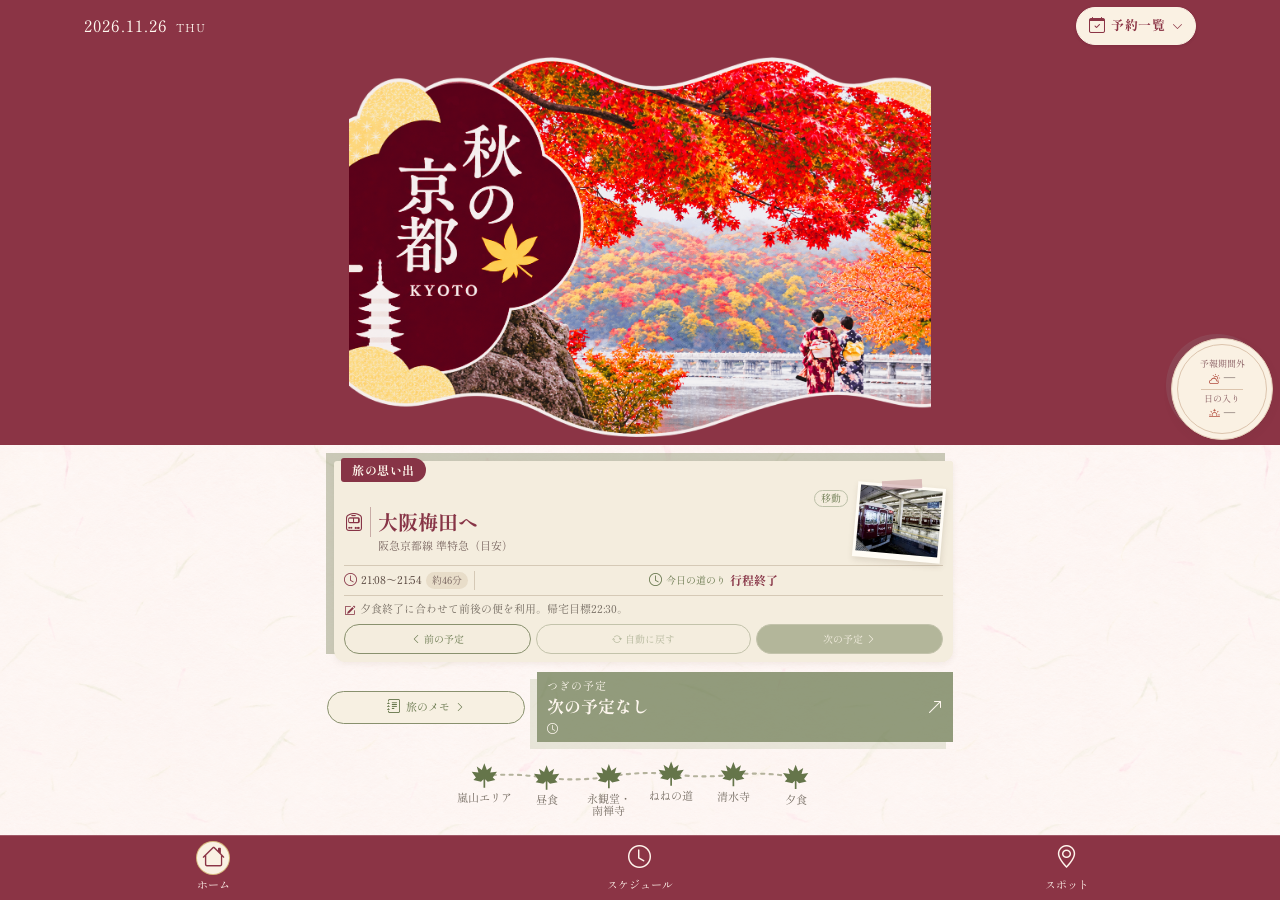
==== commit bdbeb07d: "Add files via upload" ====
--- a/index.html
+++ b/index.html
@@ -32,7 +32,7 @@
     <link rel="stylesheet" href="css/home.css?v=20261125-2215" />
     <link rel="stylesheet" href="css/schedule.css?v=20261125-2215" />
     <link rel="stylesheet" href="css/spots.css?v=20261125-2215" />
-    <link rel="stylesheet" href="css/refinement.css?v=20261125-2216" />
+    <link rel="stylesheet" href="css/refinement.css?v=20261126-memo2" />
   </head>
 
   <body>
@@ -224,20 +224,20 @@
     <!-- 自作JS -->
     <!-- 共通処理 -->
     <script src="./js/core/utils.js?v=20261125-2215"></script>
-    <script src="./js/core/data.js?v=20261125-2215"></script>
+    <script src="./js/core/data.js?v=20261126-taxi4"></script>
     <script src="./js/core/router.js?v=20261125-2215"></script>
 
     <!-- 共通コンポーネント -->
     <script src="./js/components/header.js?v=20261125-2215"></script>
     <script src="./js/components/navigation.js?v=20261125-2215"></script>
     <script src="./js/components/menu.js?v=20261125-2215"></script>
-    <script src="./js/components/spot-detail.js?v=20261125-2215"></script>
+    <script src="./js/components/spot-detail.js?v=20261126-polish1"></script>
     <script src="./js/components/timetable.js?v=20261125-2215"></script>
     <script src="./js/components/schedule-detail.js?v=20261125-2215"></script>
 
     <!-- 各画面 -->
-    <script src="./js/pages/home.js?v=20261125-2215-photo2"></script>
-    <script src="./js/pages/schedule.js?v=20261125-2215"></script>
+    <script src="./js/pages/home.js?v=20261126-memo2"></script>
+    <script src="./js/pages/schedule.js?v=20261126-polish1"></script>
     <script src="./js/pages/spots.js?v=20261125-2215"></script>
 
     <!-- アプリケーション初期化 -->
--- a/css/refinement.css
+++ b/css/refinement.css
@@ -307,3 +307,47 @@
 #spot-detail-modal .spot-fact-row dt { display:flex; align-items:baseline; gap:5px; min-width:0; color:#8B3445; font-size:12px; }
 #spot-detail-modal .spot-fact-row dd { margin:0; min-width:0; color:#493e36; font-size:12px; }
 #spot-detail-modal .spot-fact-row dd small { display:block; margin-top:2px; }
+
+/* Final alignment polish: keep the existing layout and palette. */
+.editorial-note, #spot-detail-modal .spot-detail-note, #schedule-detail-modal .schedule-note {
+  display:flex; align-items:flex-start; white-space:normal;
+}
+.editorial-note > i, .home-now-note > i {
+  flex:0 0 1em; align-self:flex-start; margin:0; line-height:inherit;
+}
+.editorial-note > i::before, .home-now-note > i::before { vertical-align:middle; }
+.editorial-note > span, .editorial-note > div, .home-now-note > span {
+  min-width:0; flex:1 1 0; white-space:pre-line;
+}
+#spot-detail-modal .spot-highlight-item { padding:3px 0 3px 13px; margin-bottom:5px; }
+#spot-detail-modal .spot-highlight-item:last-child { margin-bottom:0; }
+#spot-detail-modal .spot-highlight-item::before { content:none; }
+#spot-detail-modal .spot-highlight-title { position:relative; margin:0; line-height:1.65; }
+#spot-detail-modal .spot-highlight-title::before {
+  content:''; position:absolute; left:-12px; top:.825em; transform:translateY(-50%);
+  width:5px; height:5px; background:var(--kyoto-wine); border-radius:50%;
+}
+#spot-detail-modal .spot-highlight-photo { float:none; margin:0 0 6px; }
+#spot-detail-modal .spot-detail-photo::after { content:none; display:none; }
+#spot-detail-modal .spot-detail-photo::before {
+  top:-7px; left:50%; width:28%; height:15px;
+  transform:translateX(-50%) rotate(-5deg); pointer-events:none;
+}
+.home-now-photo::before, .schedule-photo::before { left:50%; transform:translateX(-50%) rotate(-8deg); }
+.spots-card::after { left:50%; transform:translateX(-50%) rotate(-7deg); }
+.spots-card:nth-child(even)::after { transform:translateX(-50%) rotate(6deg); }
+
+
+/* Travel memo: compact, tappable shop recommendations. */
+#home-notes .home-memo-shops { margin-top: 8px; }
+#home-notes .home-memo-shop {
+  display:flex; align-items:center; gap:10px; width:100%; text-align:left;
+  border:0; border-top:1px solid #d9cbb7; background:transparent;
+  padding:10px 0; color:var(--kyoto-wine,#873446); font:inherit;
+}
+#home-notes .home-memo-shop:last-child { padding-bottom:2px; }
+#home-notes .home-memo-shop-text { flex:1; min-width:0; display:grid; gap:3px; }
+#home-notes .home-memo-shop-text strong { font-size:14px; font-weight:700; line-height:1.5; }
+#home-notes .home-memo-shop-text > span { color:#75615c; font-size:12px; line-height:1.65; }
+#home-notes .home-memo-shop > i { flex:none; font-size:12px; }
+#home-notes .home-memo-shop:focus-visible { outline:2px solid #873446; outline-offset:2px; }
